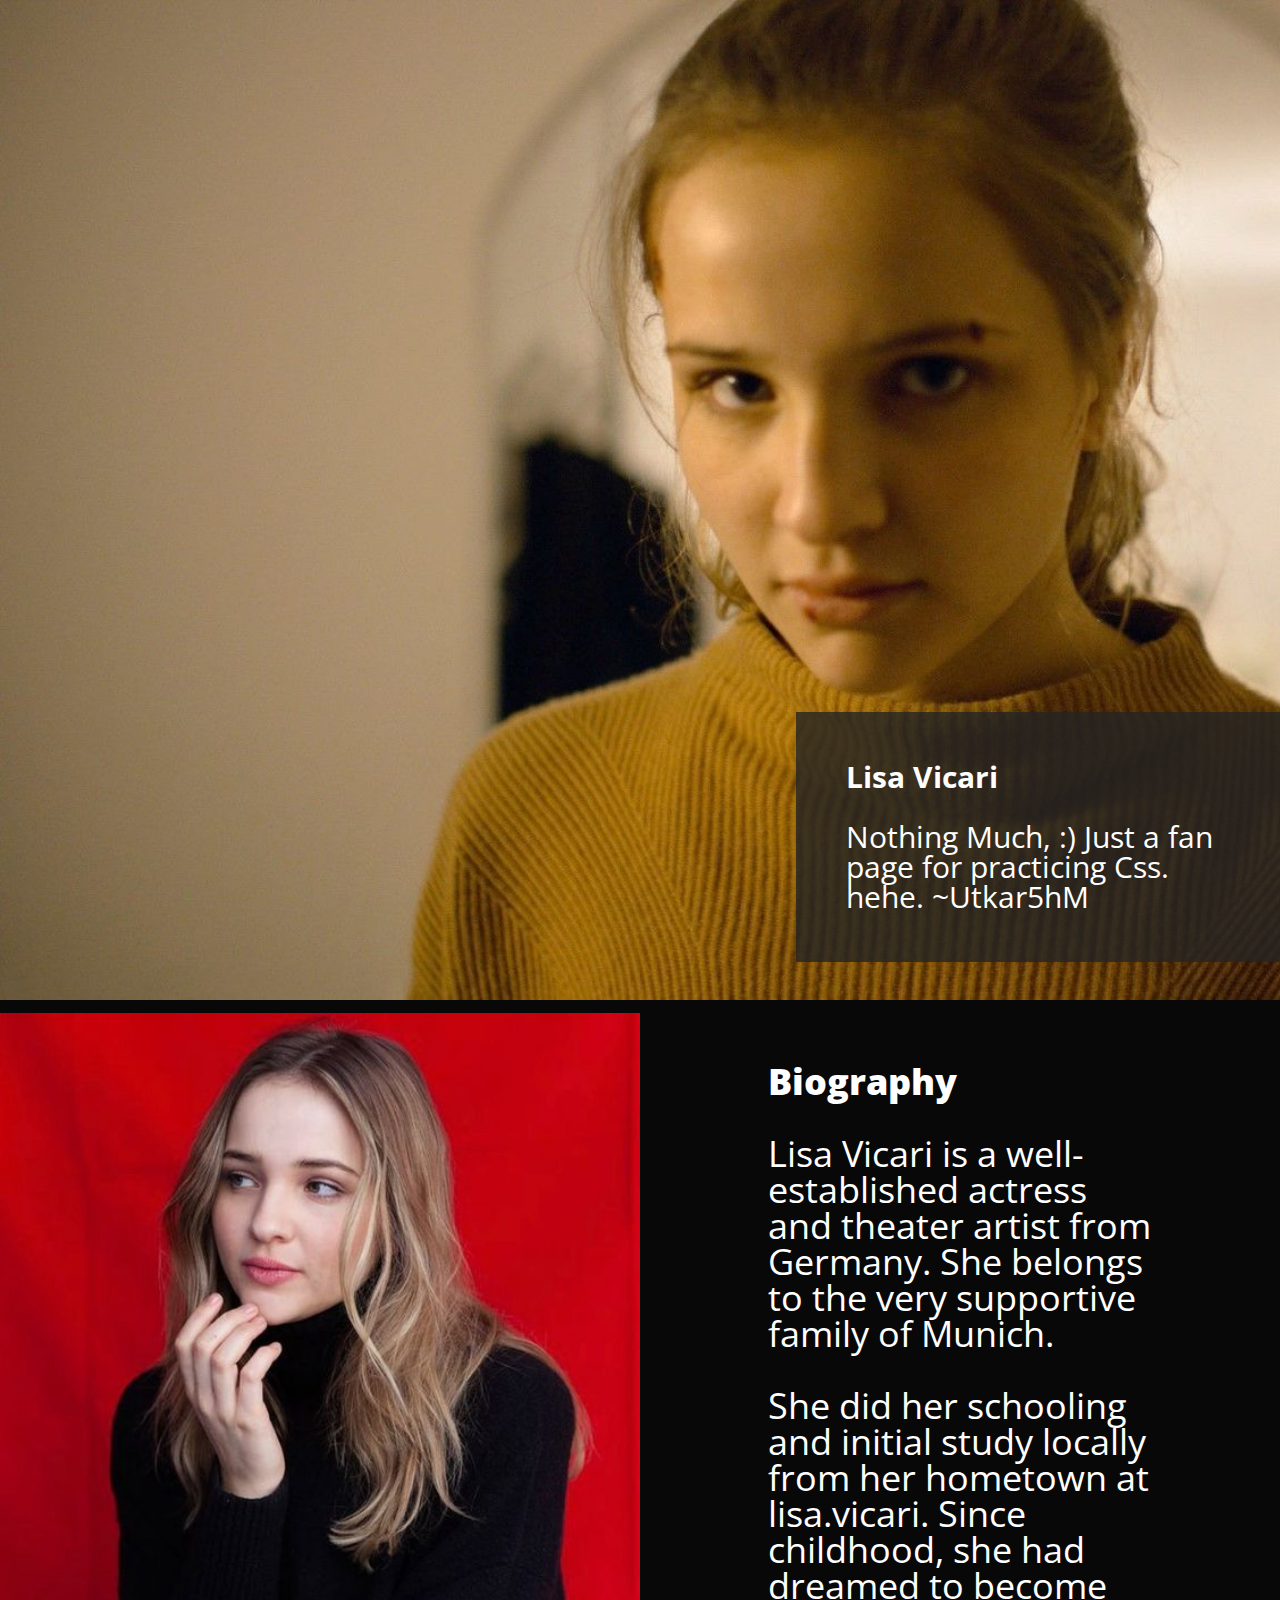
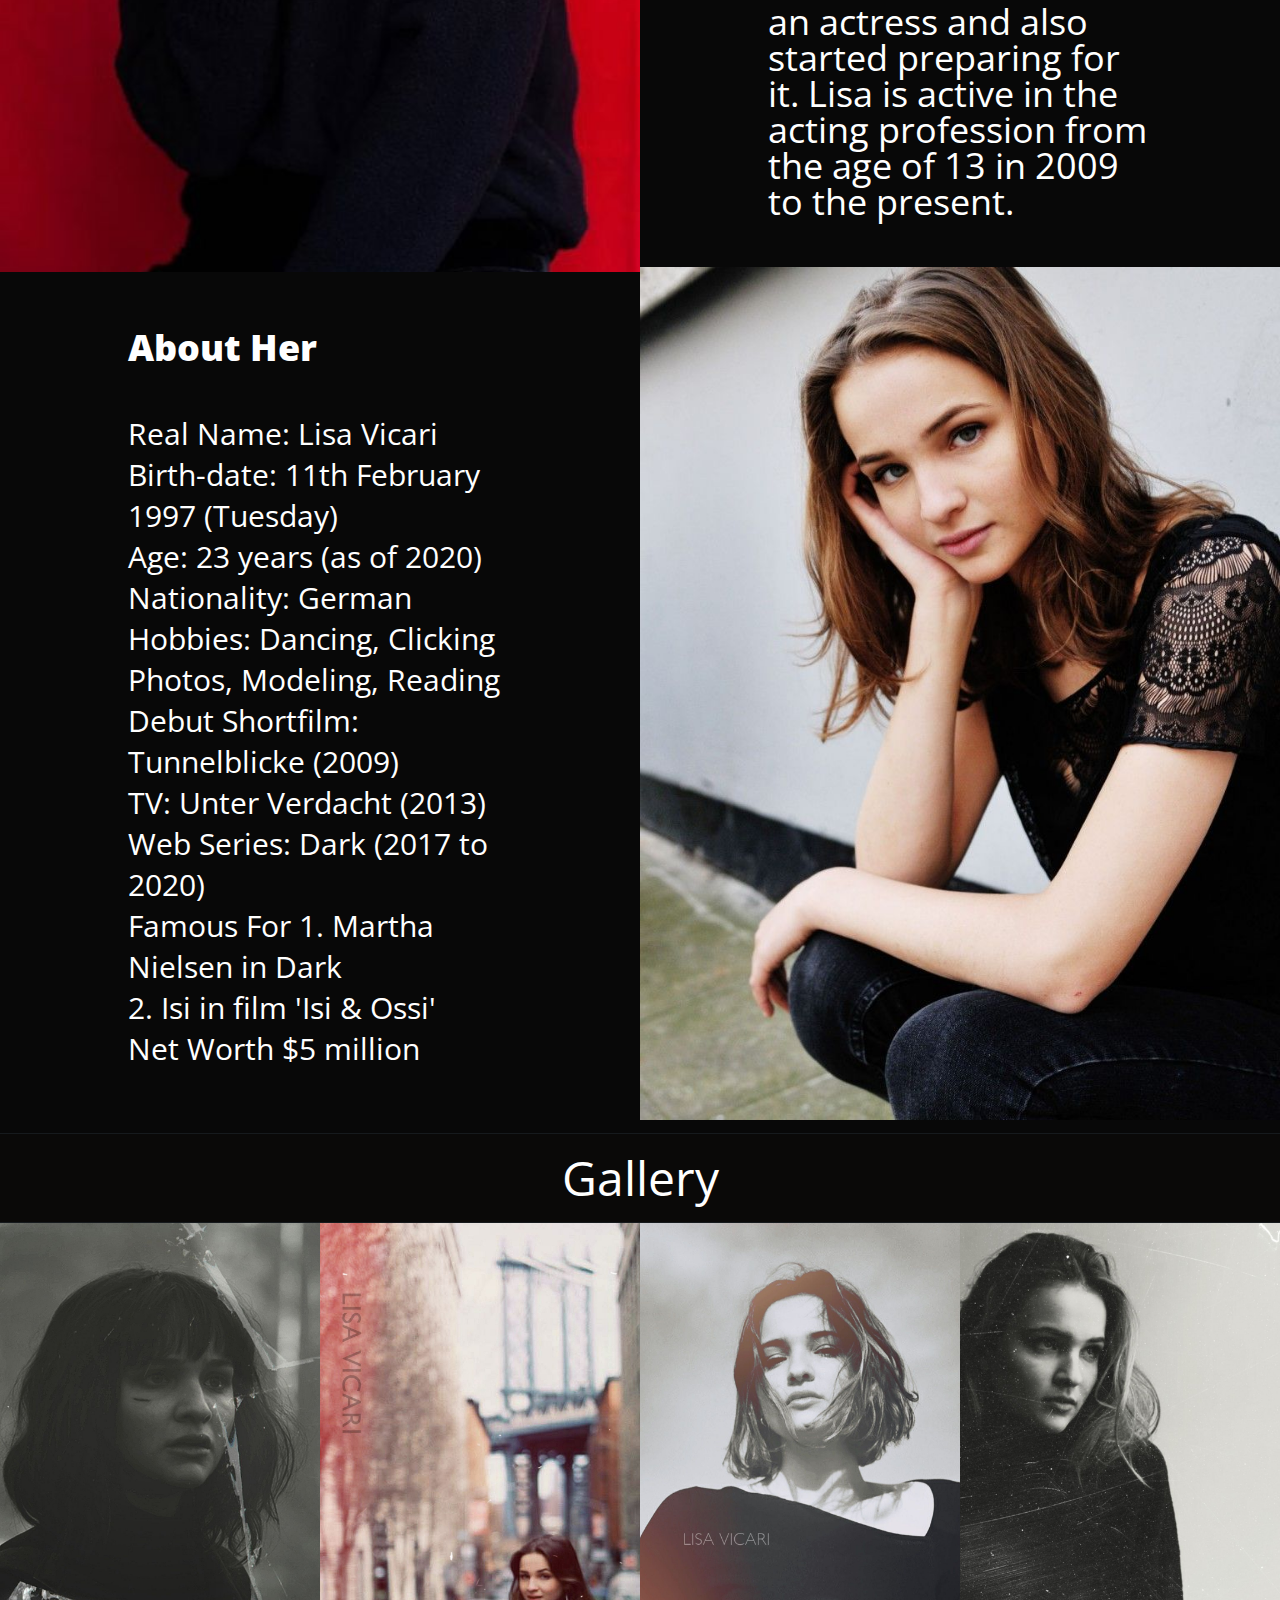
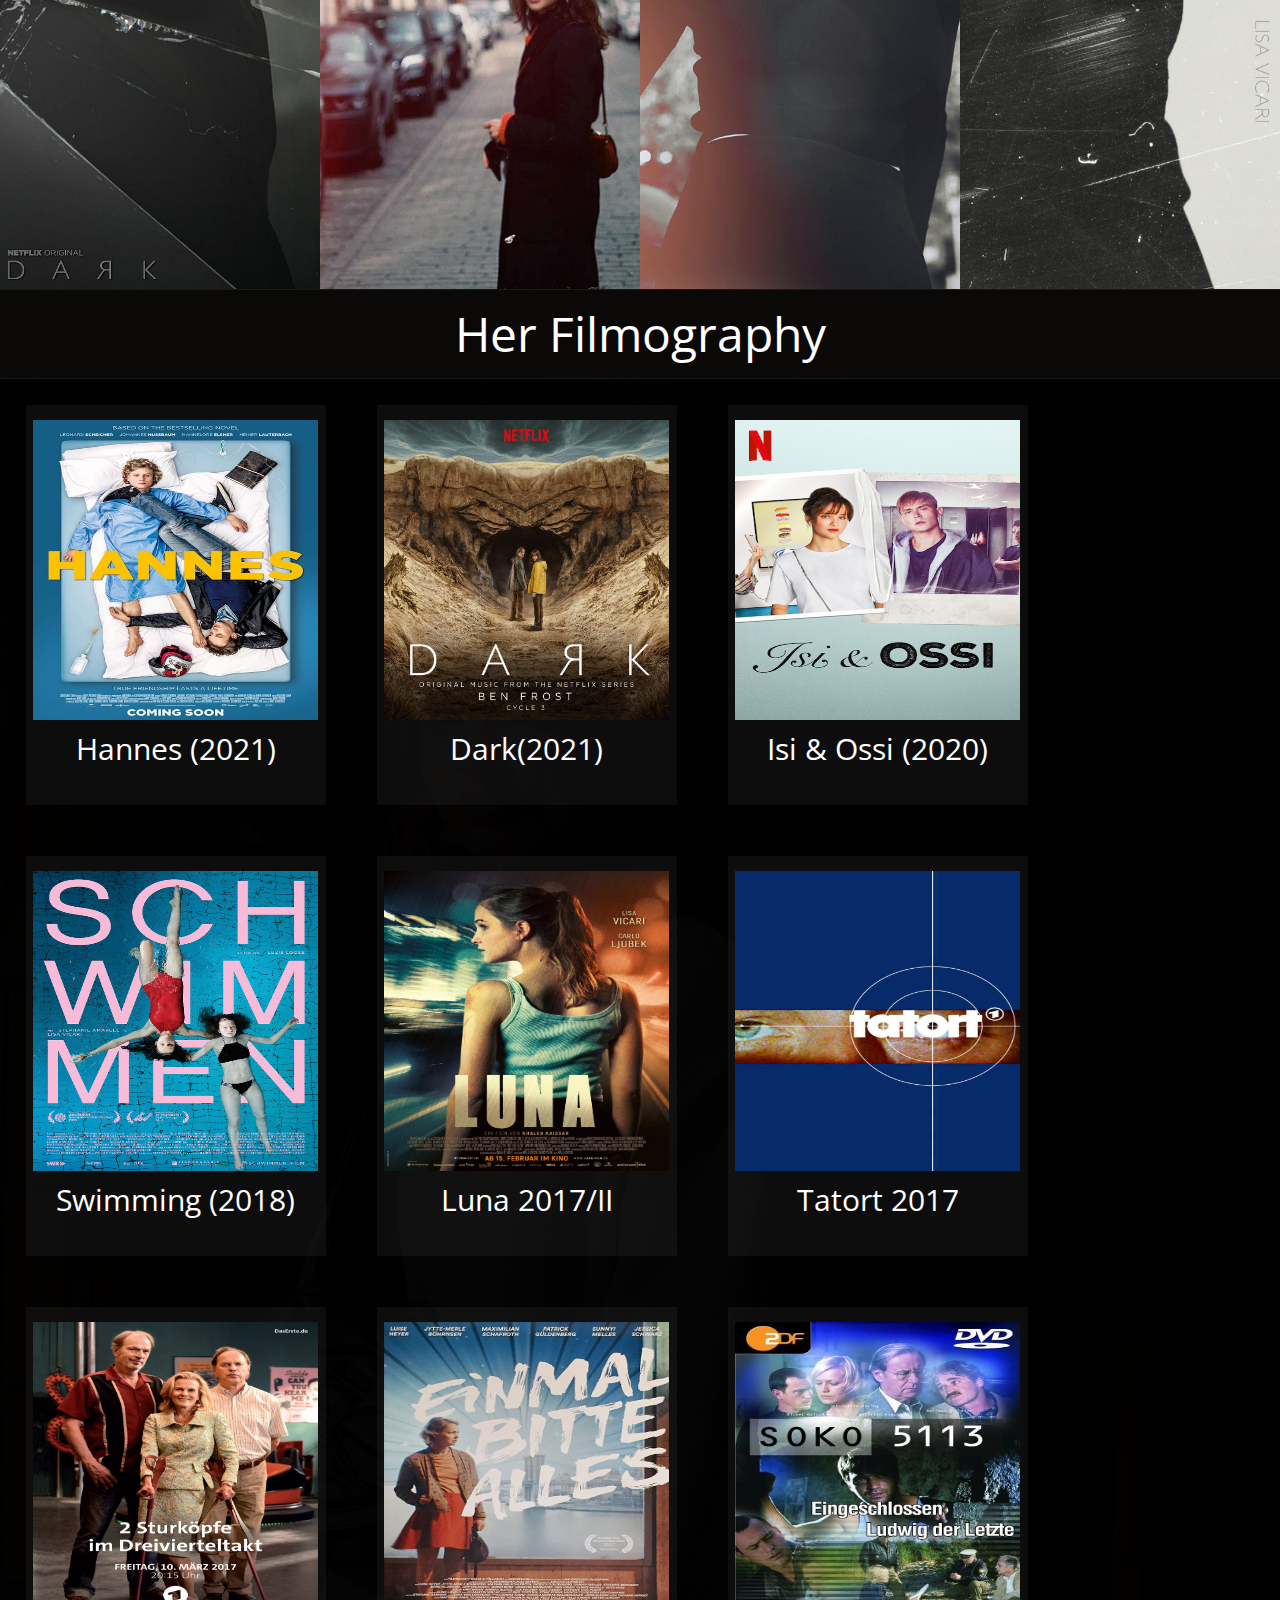
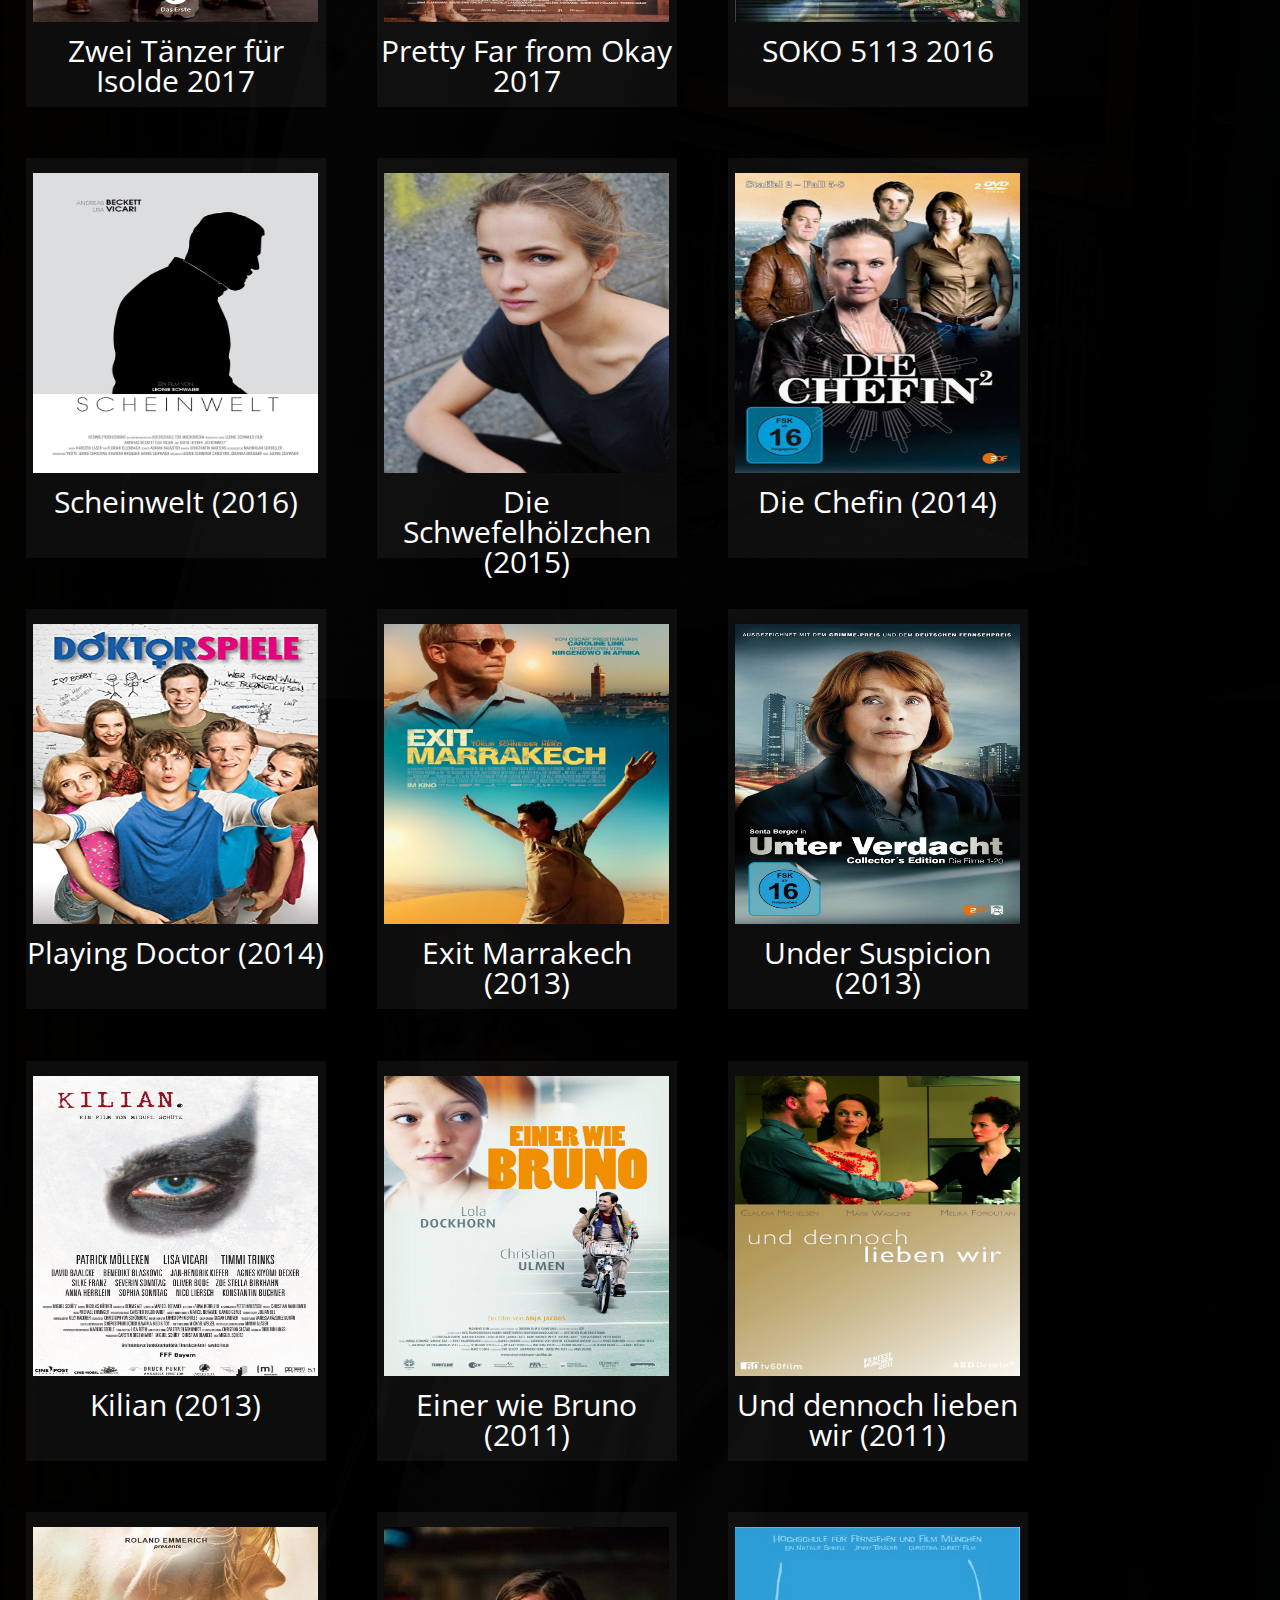
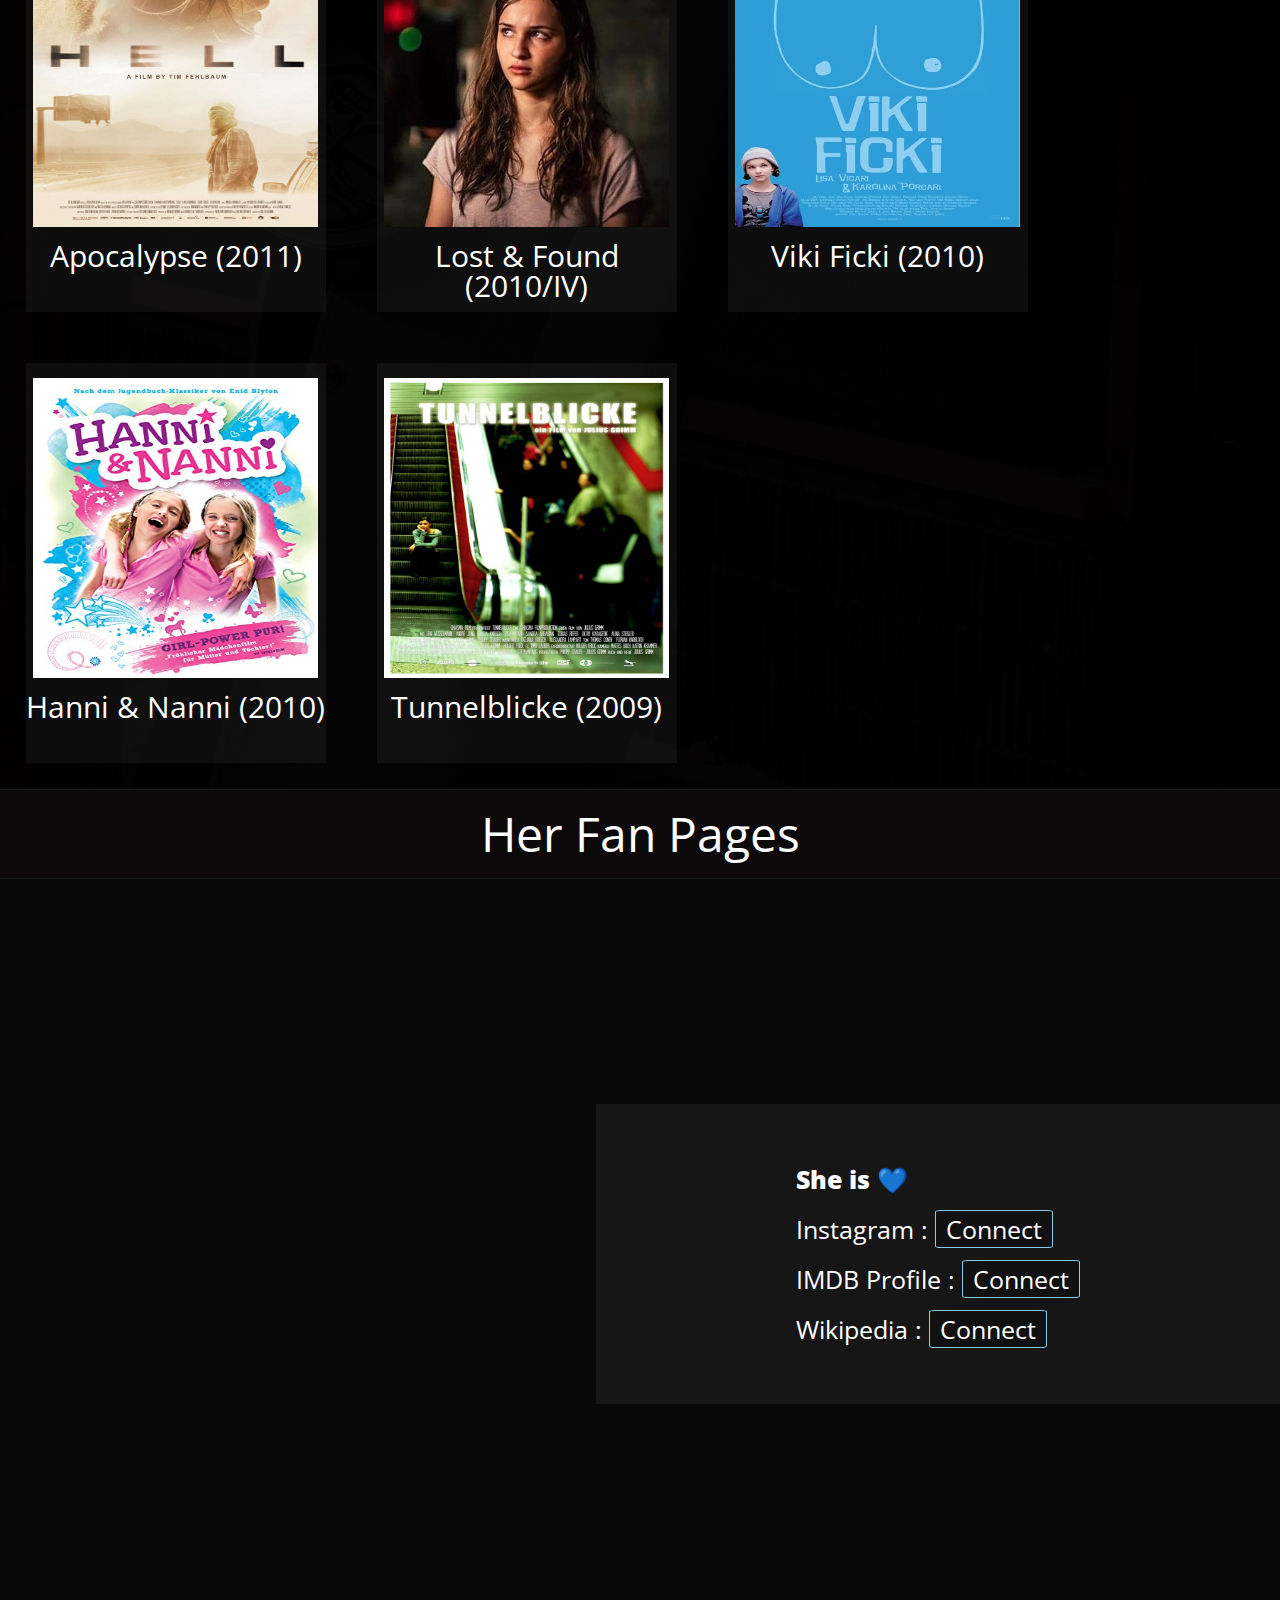
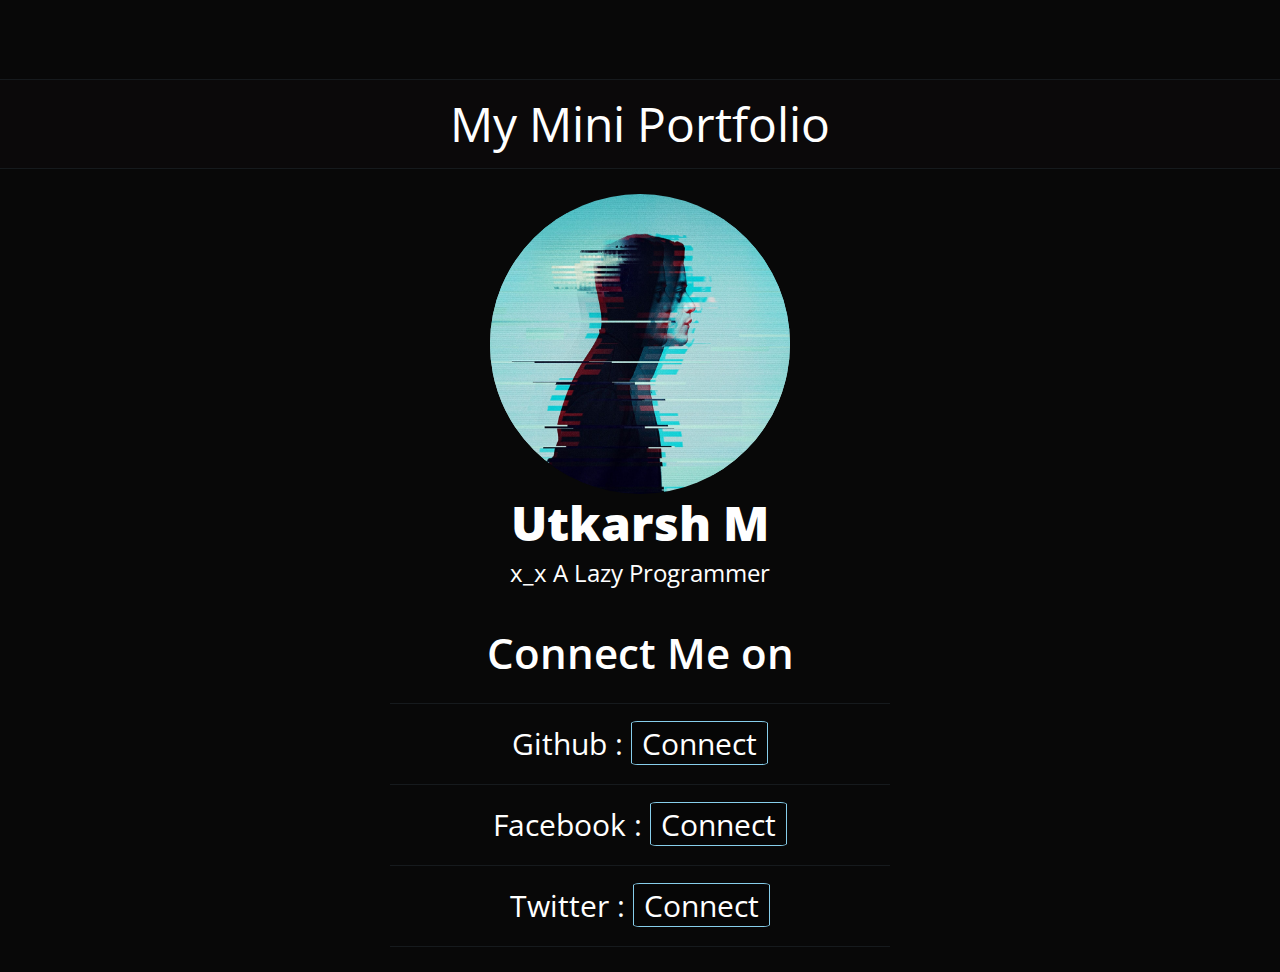
==== index.html @ 6e286bf4 "Final" ====
<!DOCTYPE html>
<html lang="en">
<head>
    <!--Utkarsh M-->
    <!--As much the wrong way possible.-->
    <meta charset="UTF-8">
    <meta http-equiv="X-UA-Compatible" content="IE=edge">
    <meta name="viewport" content="width=device-width, initial-scale=1.0">
    <title>Lisa Vicari Fan Site | Utkar5hN</title>
    <link rel="stylesheet" href="styles.css">
    <link rel="preconnect" href="https://fonts.gstatic.com">
<link href="https://fonts.googleapis.com/css2?family=Open+Sans+Condensed:wght@300&family=Titillium+Web&display=swap" rel="stylesheet">
</head>
<body>
    <section class="header1">
    <div class='text1'>
        <h1>
            Lisa Vicari
        </h1>
        <p>
            <br>
            Nothing Much, :) Just a fan page for practicing Css.<br> hehe. ~Utkar5hM
        </p>
    </div>
    </section>  
    <section class="part2">
        <div class="left1"></div>
        <div class="right1">
            <h1>Biography</h1>
            <p><br>Lisa Vicari is a well-established actress and theater artist from Germany. She belongs to the very supportive family of Munich.<br><br> She did her schooling and initial study locally from her hometown at lisa.vicari. Since childhood, she had dreamed to become an actress and also started preparing for it. Lisa is active in the acting profession from the age of 13 in 2009 to the present.</p>
        </div>
    </section>
    <section class="part3">
        <div class="left2">
            <h1>About Her</h1>
            <p><br>
                Real Name:	Lisa Vicari<br>
                Birth-date:	11th February 1997 (Tuesday)<br>
                Age:	23 years (as of 2020)<br>
                Nationality:	German<br>
                Hobbies:	Dancing, Clicking Photos, Modeling, Reading<br>
                Debut	Shortfilm: Tunnelblicke (2009)<br>
                TV: Unter Verdacht (2013)<br>
                Web Series: Dark (2017 to 2020)<br>
                Famous For	1. Martha Nielsen in Dark<br>
                2. Isi in film 'Isi & Ossi'<br>
                Net Worth	$5 million</p>
        </div>
        <div class="right2"></div>
    </section>
    <div class="Galleryt">
        <h1>Gallery</h1>
    </div>
    <section class="gallerys">
        <div class="ps1">
            <img src="gallery/p1.jpg" alt="">
        </div>
        <div class="ps2">
            <img src="gallery/p2.jpg" alt="">
        </div>
        <div class="ps3">
        <img src="gallery/p3.jpg" alt="">
    </div>
        <div class="ps4">
        <img src="gallery/p4.jpg" alt="">
    </div>
        <!--<div class="ps5">
            <img src="gallery/b1.jpg" alt="">
        </div>
        <div class="ps6">
            <img src="gallery/b2.jpg" alt="">
        </div>
        <div class="ps7">
            <img src="gallery/download.png" alt="">
        </div>
        <div class="ps8">
            <img src="gallery/2.jpg" alt="">
        </div>-->
    </section>
    <div class="worhtitle">
        <h1>Her Filmography</h1>
    </div>
    <section class="work"><div class="workct">
        <div class="c1">
            <img src="work/1.jpg" alt="Hannes 2021" class="workimg">
            <h1>Hannes (2021)</h1>
        </div>
        <div class="c2">
        <img src="work/2.jpg" alt="Dark" class="workimg">
            <h1>Dark(2021)</h1></div>
        <div class="c3">
            <img src="work/3.jpg" alt="Isi & Ossi " class="workimg">
            <h1>Isi & Ossi (2020)</h1>
        </div>
        <div class="c4">
            <img src="work/4.jpg" alt="Swimming (2018) " class="workimg">
            <h1>Swimming (2018)</h1>
        </div>
        <div class="c5">
            <img src="work/5.jpg" alt="Swimming (2018) " class="workimg">
            <h1>Luna 2017/II</h1>
        </div>
        <div class="c6">
            <img src="work/6.jpg" alt="Swimming (2018) " class="workimg">
            <h1>Tatort 2017</h1>
        </div>
        <div class="c7">
            <img src="work/7.jpg" alt="Swimming (2018) " class="workimg">
            <h1>Zwei Tänzer für Isolde 2017</h1>
        </div>
        <div class="c8">
            <img src="work/8.jpg" alt="Swimming (2018) " class="workimg">
            <h1>Pretty Far from Okay 2017</h1>
        </div>
        <div class="c9">
            <img src="work/9.jpg" alt="Swimming (2018) " class="workimg">
            <h1>SOKO 5113 2016</h1>
        </div>
        <div class="c10">
            <img src="work/10.jpg" alt="Swimming (2018) " class="workimg">
            <h1>Scheinwelt (2016)</h1>
        </div>
        <div class="c11">
            <img src="work/11.jpg" alt="Swimming (2018) " class="workimg">
            <h1>Die Schwefelhölzchen (2015)</h1>
        </div>
        <div class="c12">
            <img src="work/12.jpg" alt="Swimming (2018) " class="workimg">
            <h1>Die Chefin (2014)</h1>
        </div>
        <div class="c13">
            <img src="work/13.jpg" alt="Swimming (2018) " class="workimg">
            <h1>Playing Doctor (2014)</h1>
        </div>
        <div class="c14">
            <img src="work/14.jpg" alt="Swimming (2018) " class="workimg">
            <h1>Exit Marrakech (2013)</h1>
        </div>
        <div class="c15">
            <img src="work/15.jpg" alt="Swimming (2018) " class="workimg">
            <h1>Under Suspicion (2013)</h1>
        </div>
        <div class="c16">
            <img src="work/16.jpg" alt="Swimming (2018) " class="workimg">
            <h1>Kilian (2013)</h1>
        </div>
        <div class="c17">
            <img src="work/17.jpg" alt="Swimming (2018) " class="workimg">
            <h1>Einer wie Bruno (2011)</h1>
        </div>
        <div class="c18">
            <img src="work/18.jpg" alt="Swimming (2018) " class="workimg">
            <h1>Und dennoch lieben wir (2011)</h1>
        </div>
        <div class="c19">
            <img src="work/19.jpg" alt="Swimming (2018) " class="workimg">
            <h1>Apocalypse (2011)</h1>
        </div>
        <div class="c20">
            <img src="work/20.jpg" alt="Swimming (2018) " class="workimg">
            <h1>Lost & Found (2010/IV)</h1>
        </div>
        <div class="c21">
            <img src="work/21.jpg" alt="Swimming (2018) " class="workimg">
            <h1>Viki Ficki (2010)</h1>
        </div>
        <div class="c22">
            <img src="work/22.jpg" alt="Swimming (2018) " class="workimg">
            <h1>Hanni & Nanni (2010)</h1>
        </div>
        <div class="c23">
            <img src="work/23.jpg" alt="Swimming (2018) " class="workimg">
            <h1>Tunnelblicke (2009)</h1>
        </div>
    </div> 
    </section>
    <div class="linkher">
        <h1>Her Fan Pages</h1>
    </div>
    <section class="foot1">
        <div class=left1f>
            <!-- <img src="f1.jpg" alt="footer1img">-->
            <h1>She is &#128153; </h1>
            <p> Instagram : <a href="https://www.instagram.com/lisa.vicari/?hl=en">Connect</a>
                <br> IMDB Profile : <a href="https://www.imdb.com/name/nm3582197/">Connect</a>
                <br>Wikipedia : <a href="https://en.wikipedia.org/wiki/Lisa_Vicari">Connect</a>
            </p>
        </div>
    </section>
    <div class="linkme">
        <h1>My Mini Portfolio</h1>
    </div>
    <section class="knowme">
        <div class="mytxt">
            <img src="me.jpg" class="myimg"alt="">
            <h1>Utkarsh M</h1>
            <h3>
                x_x A Lazy Programmer</h3>
            <h2>Connect Me on</h2>
            <p>Github :  <a href="https://github.com/Utkar5hM">Connect</a> </p>
             <p>   Facebook :  <a href="https://www.facebook.com/utkar5hM/">Connect</a> </p>
             <p>    Twitter :  <a href="https://twitter.com/Utkar5hm">Connect</a></p>
        </div>
    </section>
</body>
</html>
---- styles.css ----
html, body, div, span, applet, object, iframe,
h1, h2, h3, h4, h5, h6, p, blockquote, pre,
a, abbr, acronym, address, big, cite, code,
del, dfn, em, img, ins, kbd, q, s, samp,
small, strike, strong, sub, sup, tt, var,
b, u, i, center,
dl, dt, dd, ol, ul, li,
fieldset, form, label, legend,
table, caption, tbody, tfoot, thead, tr, th, td,
article, aside, canvas, details, embed, 
figure, figcaption, footer, header, hgroup, 
menu, nav, output, ruby, section, summary,
time, mark, audio, video {
	margin: 0;
	padding: 0;
	border: 0;
	font-size: 100%;
	font: inherit;
	vertical-align: baseline;
}
/* HTML5 display-role reset for older browsers */
article, aside, details, figcaption, figure, 
footer, header, hgroup, menu, nav, section {
	display: block;
}
body {
	line-height: 1;
}
ol, ul {
	list-style: none;
}
blockquote, q {
	quotes: none;
}
blockquote:before, blockquote:after,
q:before, q:after {
	content: '';
	content: none;
}
table {
	border-collapse: collapse;
	border-spacing: 0;
}
html {
    scroll-behavior: smooth;
  }
body{
 background-color: rgb(8,8,8);
 font-family: 'Open Sans Condensed', sans-serif;
}
section{
    width:100%;
}
.header1{
    background-image: url("3418405.jpg");
    height: 1000px;
    background-size: cover;
    display:flex;
    align-items: flex-end;
    justify-content: flex-end;
    font-size: 30px;
    
}
.text1{
    width:30%;
    color: white;
    background-color: rgb(36,36,35,0.8);
    margin-left: 10%;
    margin-top:10%;
    margin-bottom: 3%;
    padding: 50px;
}
.text1 h1{
    font-weight: 700;
}
.part2{
    height:859px;
    display:flex;
    flex-wrap: wrap;
    align-items: center;
}
.left1{
    width:50%;
    height:859px;
    background-image:url("088fd78.jpg");
    background-size: 100%;
    background-repeat: no-repeat;
}
.right1{
    margin: 0 5%;
    width:30%;
    color:white;
    font-size: 36px;
    padding: 5%;
}
.right1 h1 {
    font-weight: 800;
}
.part3{
    display:flex;
    flex-direction: row;
    align-items: center;
}
.left2{
    font-size: 36px;
    margin: 0 5%;
    width:30%;
    color:white;
    padding: 5%;
    line-height: normal;
}
.left2 p{
    font-size: 30px;
}
.left2 h1 {
    font-weight: 800;
}
.right2{
    background-image: url("Schauspielerin.jpg");
    height:859px;
    width:50%;
    background-size: 100%;
    background-repeat: no-repeat;
}
.Galleryt{
    width:100%;
    font-size:48px;
    font-weight: 400;
    text-align: center;
    color:white;
    padding:20px 0;
    background-color: #0a0908;
    border-bottom:1px solid #161a1d;
    border-top:1px solid #161a1d;
}
.Galleryt:hover{
    background-color: #0b090a;
}
.worhtitle{
    width:100%;
    font-size:48px;
    font-weight: 400;
    text-align: center;
    color:white;
    padding:20px 0;
    background-color: #0a0908;
    border-bottom:1px solid #161a1d;
    border-top:1px solid #161a1d;
}
.worhtitle:hover{
    background-color: #0b090a;
}
.work{
    color:white;
    font-size: 30px;
    background-image: url("work/bg.jpg");
    background-size: 100%;
}
.work div{
    text-align: center;
    width:300px;
    /*
    background-color: rgba(36, 36, 35, 0.83);
    */
    background-color: rgba(255, 255, 255, 0.05);
    margin:2%;
    height: 400px;
}
.work div .workimg{
    width: 95%;
    height: 300px;
    padding-top: 5%;
    margin-bottom: 10px;
}
.work .workct{
    width:100%;
    height:100%;
    display:flex;
    flex-wrap: wrap;
    background-color: rgba(0, 0, 0, 0.98);   
    margin:0;
    padding:0;
}
.gallerys{
    display:flex;
    flex-wrap: wrap;
}
.gallerys img{
    width: 100%;
}
.ps1{
    max-height:100%;
    width:25%;
}
.ps2{
    width:25%;
    max-height:100%;
}
.ps3{
    width:25%;
    max-height:100%;
}
.ps4{
    width:25%;
    max-height:100%;
}
.ps1 img{
    
    max-height:100%;
    display: block;
}
.ps2 img{
    max-height:100%;
    display: block;
}
.ps3 img{
    max-height:100%;
    display: block;
}
.ps4 img{
    max-height:100%;
    display: block;
}
.ps5{
    width: 100%;
    padding:0;
    margin:9;
}
.ps6{
    width: 100%;
    padding:0;
    margin:9;
}
.ps7{
    width: 30%;
    padding:0;
    margin:9;
    max-height: 719px;
}
.ps8{
    width: 70%;
    padding:0;
    margin:9;
    max-height: 719px;
}
.ps7 img{
    max-height:100%;
    display: block;
}
.ps8 img{
    max-height:100%;
    display: block;
}
.linkher{
    width:100%;
    font-size:48px;
    font-weight: 400;
    text-align: center;
    color:white;
    padding:20px 0;
    background-color: #0a0908;
    border-bottom:1px solid #161a1d;
    border-top:1px solid #161a1d;
}
.linkher{
    background-color: #0b090a;
}
.foot1{
    background-image: url("f1.jpg");
    height: 800px;
    background-size: 100%;
    display:flex;
    align-items: center;
    justify-content: flex-end;
    font-size: 30px;
    background-repeat: no-repeat;
    background-attachment: fixed;
    background-position: center;
}
.left1f{
    text-decoration: none;
    padding:50px 200px;
    font-size:25px;
    margin-bottom: 50px;
    color: white;
    background-color: rgb(36,36,35,0.5);
    line-height: 50px;
}
.left1f h1{
    font-weight: 800;
}
.left1f a, .left1f a:visited{
    text-decoration: none;
    border:1px solid skyblue;
    padding:1px 10px;
    border-radius: 5%;
    background-color: rgba(0, 0, 0, 0.2);
    color: white;
}
.left1f a:hover{
    background-color: rgba(255,255,255,0.4);
}

.linkme{
    width:100%;
    font-size:48px;
    font-weight: 400;
    text-align: center;
    color:white;
    padding:20px 0;
    background-color: #0a0908;
    border-bottom:1px solid #161a1d;
    border-top:1px solid #161a1d;
}
.linkme{
    background-color: #0b090a;
}
.knowme{
    display:flex;
    justify-content: center;
    flex-direction: row;
    padding: 25px 0; 
    line-height: 40px;
    font-size:30px;
}
.myimg{
    background-image: url("me.jpg");
    height:300px;
    width:300px;
    border-radius: 50%;
    background-position: center;
    background-size: 100%;
    background-repeat: no-repeat;
}
.mytxt{
    text-align: Center;
    Color: white;
    width: 500px;
}
.mytxt p {
    border-bottom:1px solid #161a1d;
    padding: 20px 0;
}
.mytxt a, .mytxt a:visited{
    text-decoration: none;
    border:0.5px solid skyblue;
    padding:0.5px 10px;
    border-radius: 5%;
    background-color: rgba(0, 0, 0, 0.2);
    color: white;
}
.mytxt a:hover{
    background-color: rgba(255,255,255,0.2);
}
.mytxt h1{
    font-size:48px;
    font-weight: 800;
}
.mytxt h2  {
    font-size:42px;
    padding: 30px 0;
    font-weight: 600;
    border-bottom: 1px solid #161a1d;
}
.mytxt h3{
    font-size:24px;
    padding: 20px 0;
    line-height: 20px;
}
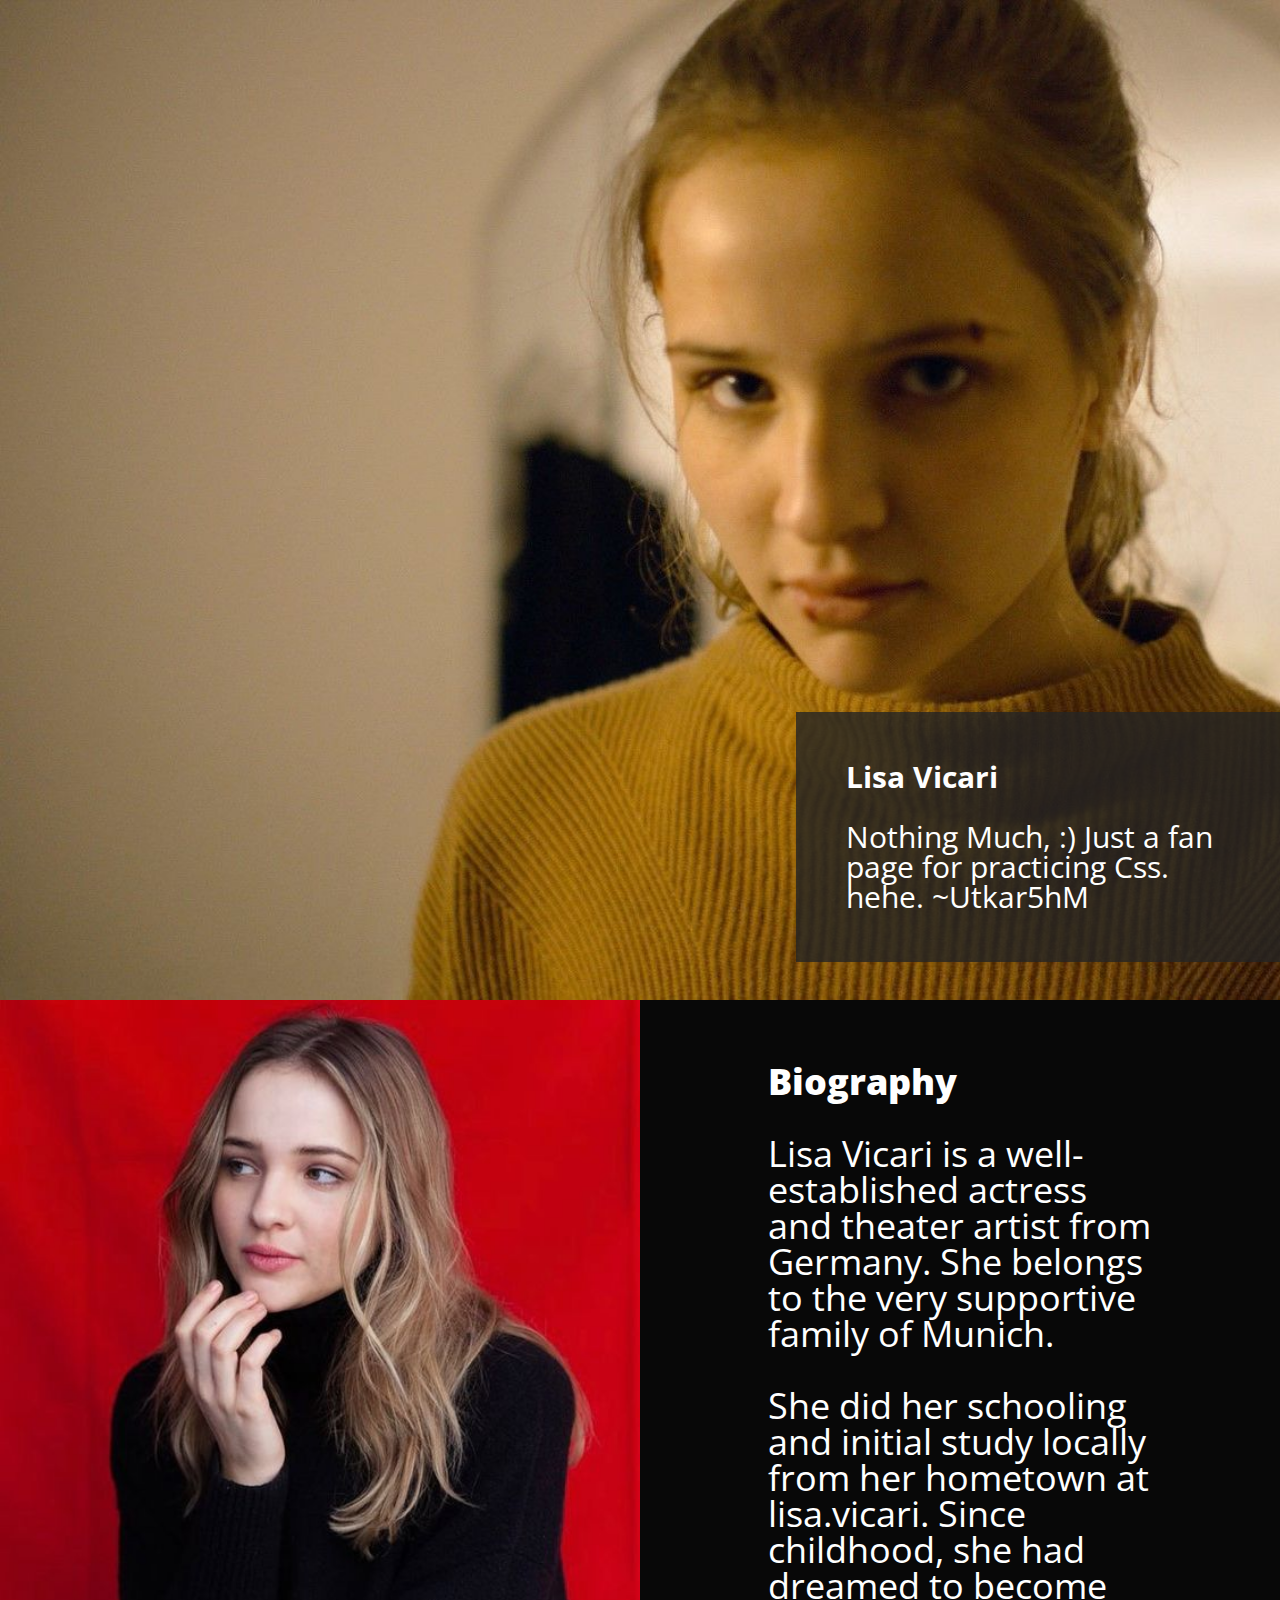
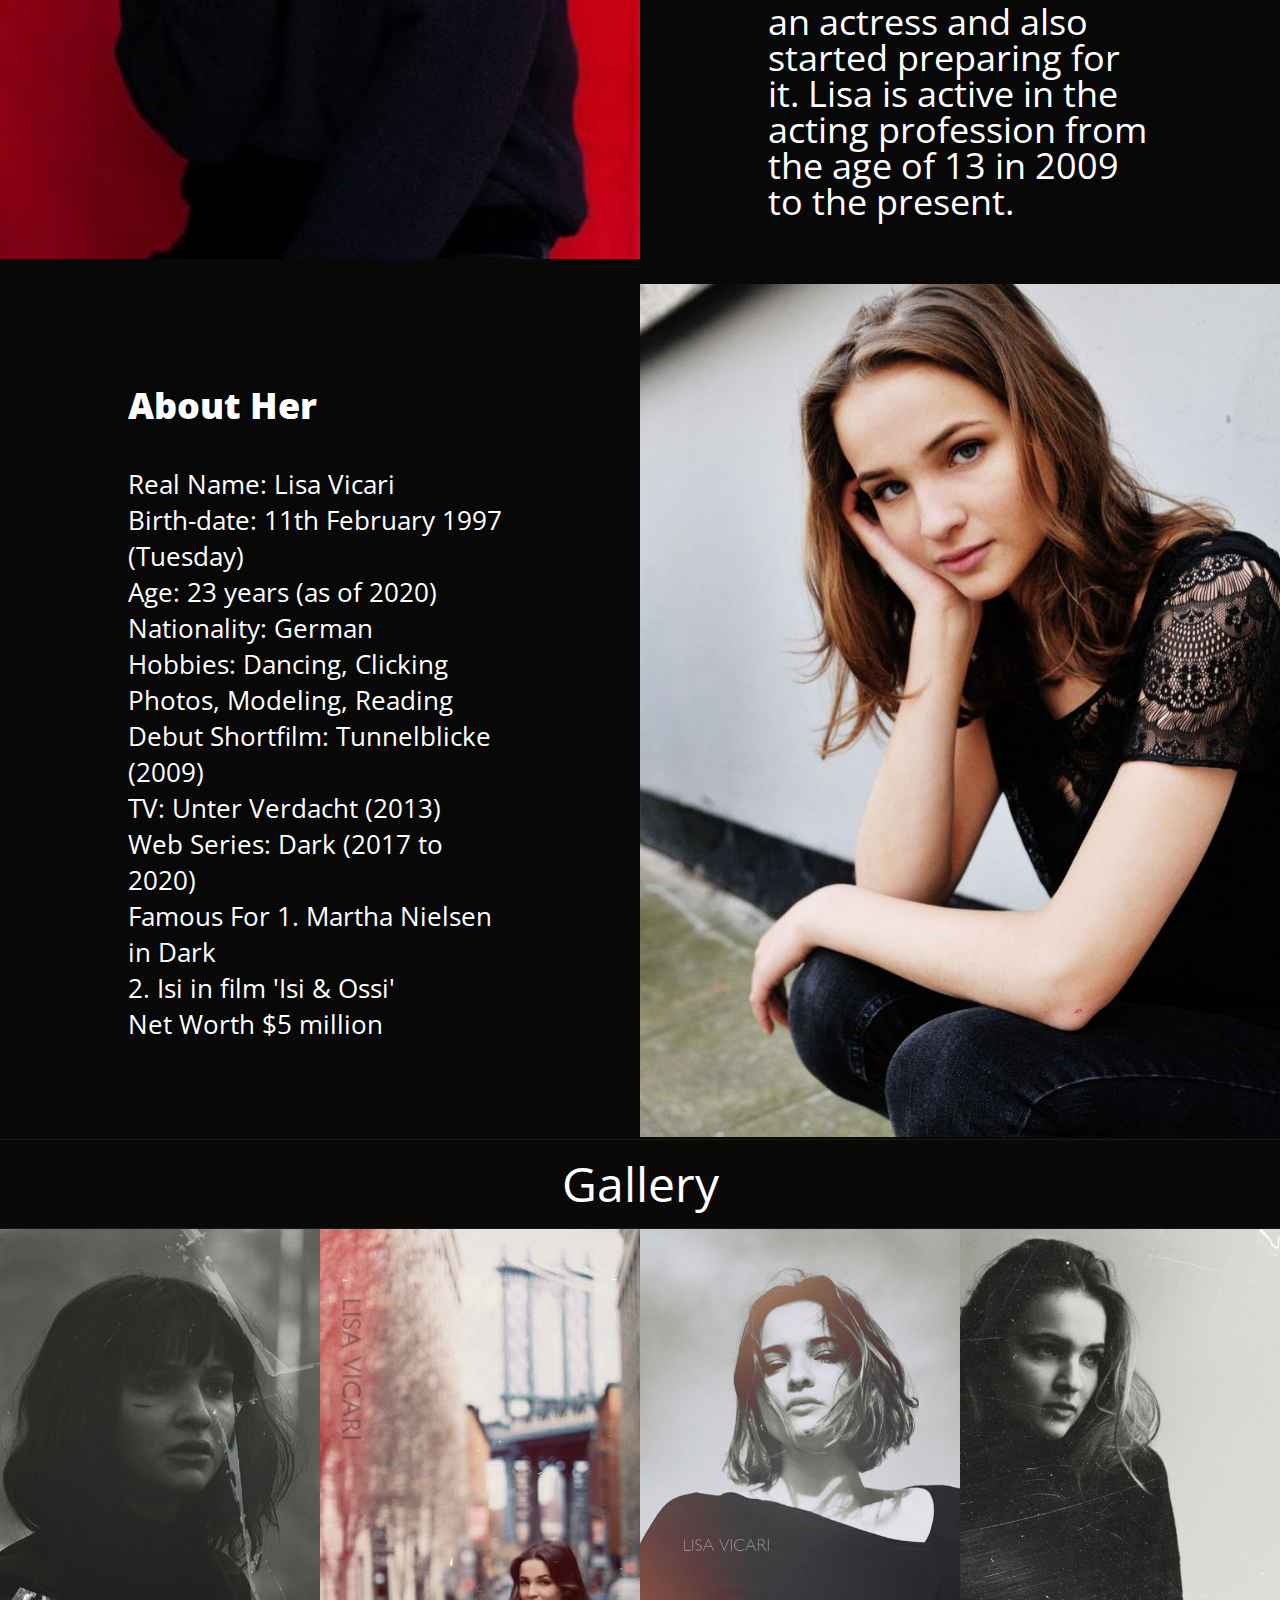
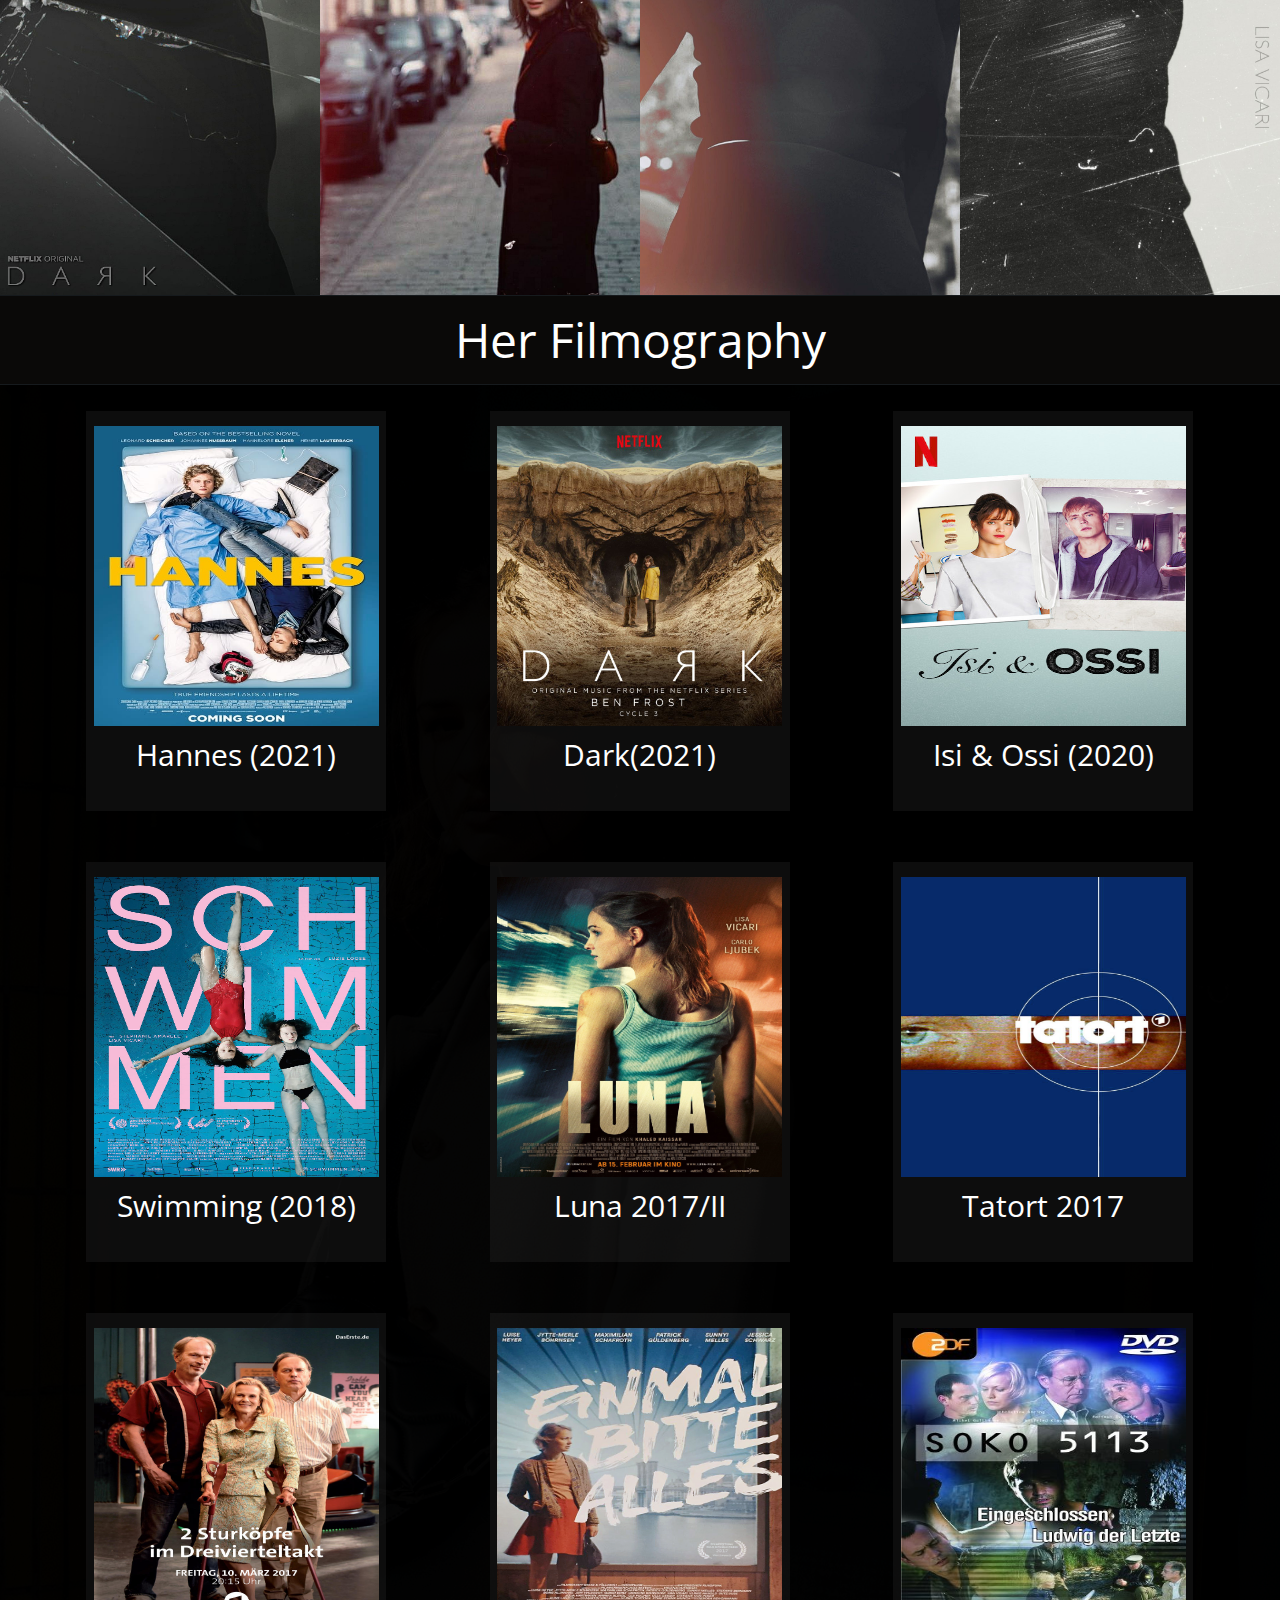
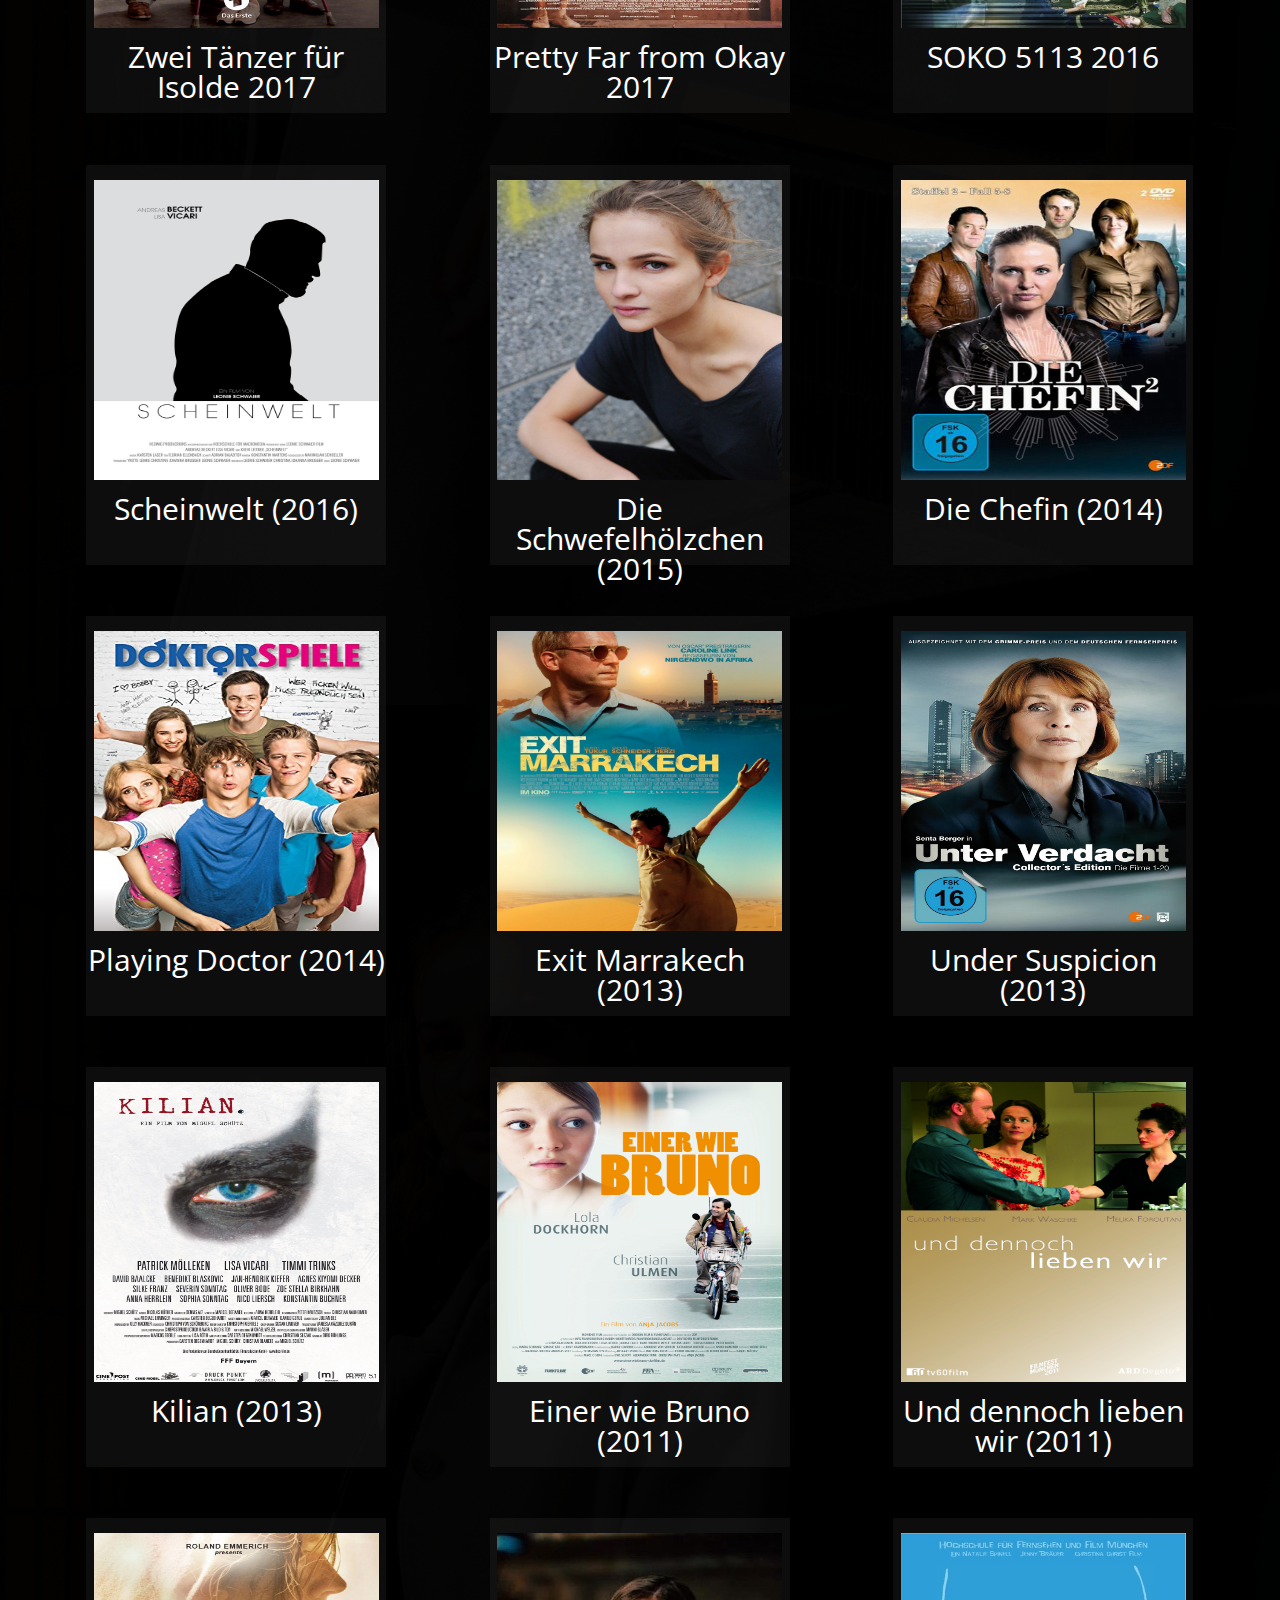
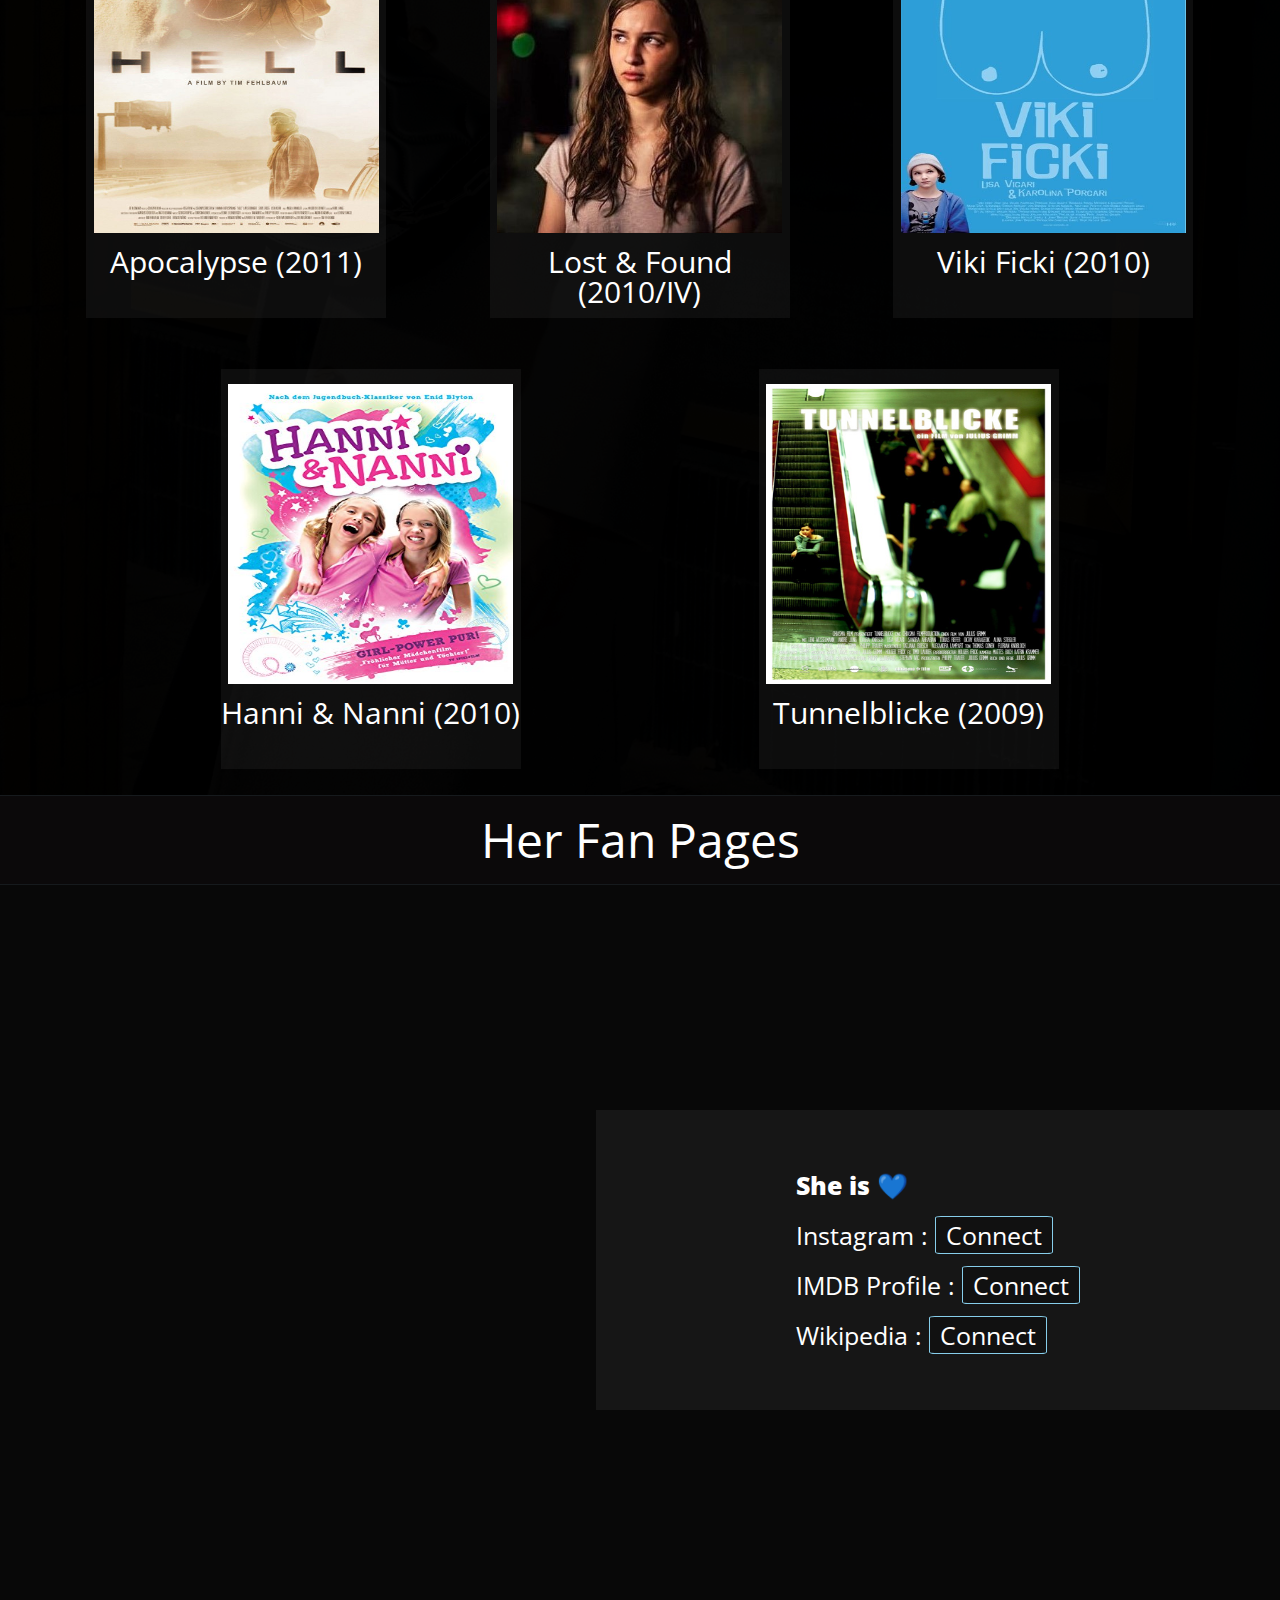
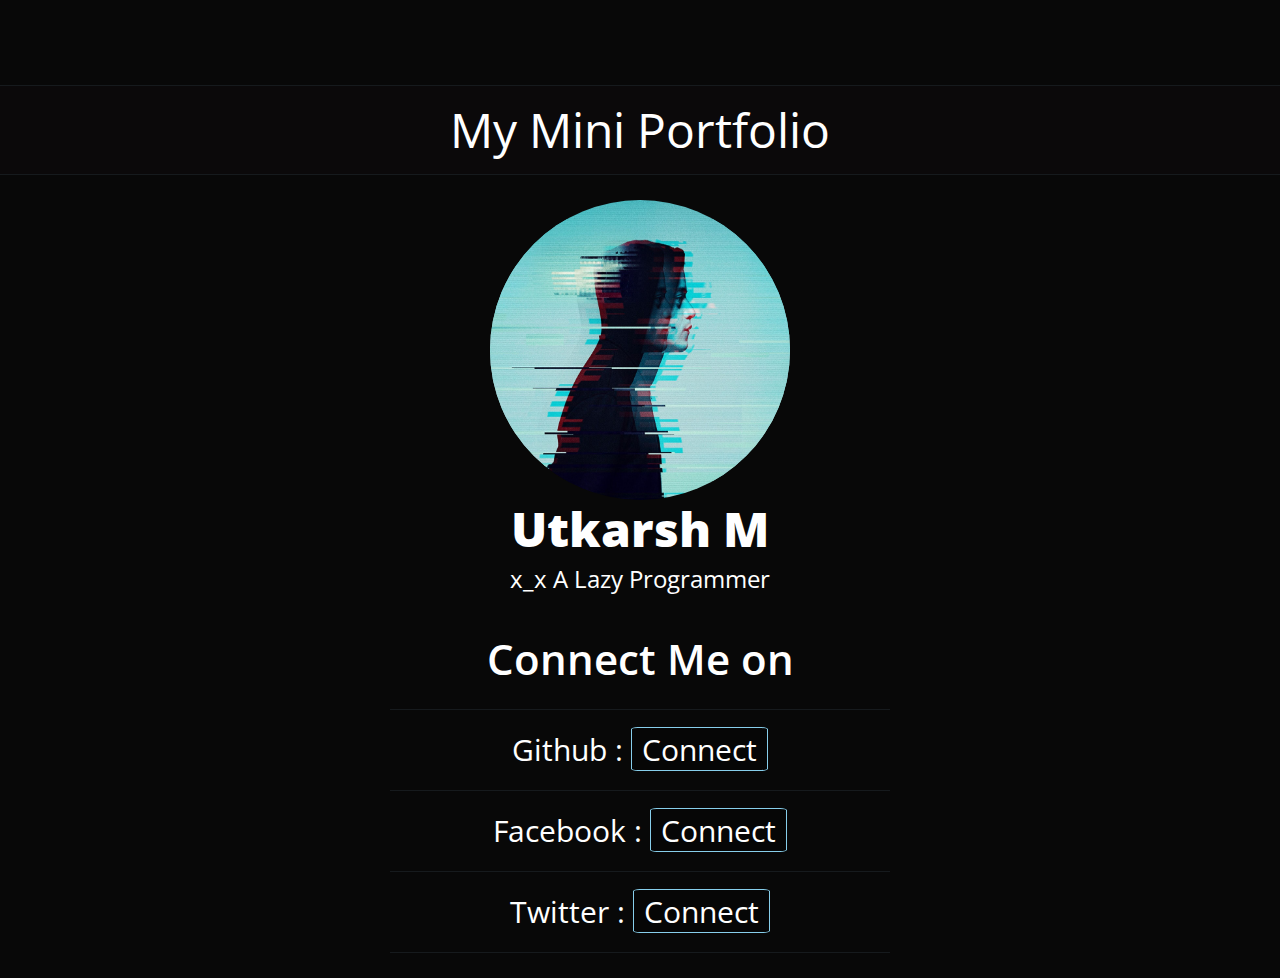
==== commit 08cd5f74: "Hue hue hue" ====
--- a/index.html
+++ b/index.html
@@ -24,7 +24,9 @@
     </div>
     </section>  
     <section class="part2">
-        <div class="left1"></div>
+        <div class="left1">
+            <img src="088fd78.jpg" alt="">
+        </div>
         <div class="right1">
             <h1>Biography</h1>
             <p><br>Lisa Vicari is a well-established actress and theater artist from Germany. She belongs to the very supportive family of Munich.<br><br> She did her schooling and initial study locally from her hometown at lisa.vicari. Since childhood, she had dreamed to become an actress and also started preparing for it. Lisa is active in the acting profession from the age of 13 in 2009 to the present.</p>
@@ -46,7 +48,9 @@
                 2. Isi in film 'Isi & Ossi'<br>
                 Net Worth	$5 million</p>
         </div>
-        <div class="right2"></div>
+        <div class="right2">
+            <img src="Schauspielerin.jpg" alt="">
+        </div>
     </section>
     <div class="Galleryt">
         <h1>Gallery</h1>
--- a/styles.css
+++ b/styles.css
@@ -74,17 +74,20 @@
     font-weight: 700;
 }
 .part2{
-    height:859px;
-    display:flex;
-    flex-wrap: wrap;
-    align-items: center;
+    width:100%;
+    display:flex;
+    flex-direction: row;
 }
 .left1{
     width:50%;
-    height:859px;
-    background-image:url("088fd78.jpg");
-    background-size: 100%;
-    background-repeat: no-repeat;
+    max-height: 859px;
+    
+}
+.left1 img{
+    width: 100%;
+    object-fit: cover;
+    object-position: top;
+    max-height: 859px;
 }
 .right1{
     margin: 0 5%;
@@ -92,13 +95,14 @@
     color:white;
     font-size: 36px;
     padding: 5%;
+    max-height: 859px;
+    flex-shrink: 2em;
 }
 .right1 h1 {
     font-weight: 800;
 }
 .part3{
     display:flex;
-    flex-direction: row;
     align-items: center;
 }
 .left2{
@@ -110,17 +114,22 @@
     line-height: normal;
 }
 .left2 p{
-    font-size: 30px;
+    font-size: 26px;
 }
 .left2 h1 {
     font-weight: 800;
 }
 .right2{
-    background-image: url("Schauspielerin.jpg");
-    height:859px;
+    max-height:859px;
     width:50%;
     background-size: 100%;
     background-repeat: no-repeat;
+}
+.right2 img{
+        width: 100%;
+        max-height: 859px;
+        object-fit: cover;
+        object-position: top;
 }
 .Galleryt{
     width:100%;
@@ -163,7 +172,7 @@
     background-color: rgba(36, 36, 35, 0.83);
     */
     background-color: rgba(255, 255, 255, 0.05);
-    margin:2%;
+    margin:2% 1.33%;
     height: 400px;
 }
 .work div .workimg{
@@ -177,6 +186,7 @@
     height:100%;
     display:flex;
     flex-wrap: wrap;
+    justify-content: space-evenly;
     background-color: rgba(0, 0, 0, 0.98);   
     margin:0;
     padding:0;
@@ -221,7 +231,7 @@
     max-height:100%;
     display: block;
 }
-.ps5{
+/*.ps5{
     width: 100%;
     padding:0;
     margin:9;
@@ -250,7 +260,7 @@
 .ps8 img{
     max-height:100%;
     display: block;
-}
+}*/
 .linkher{
     width:100%;
     font-size:48px;
@@ -366,4 +376,44 @@
     font-size:24px;
     padding: 20px 0;
     line-height: 20px;
+}
+
+@media(max-width:1150px) {
+    .part2{
+        flex-direction: column;
+    }
+    .left1{
+    width:100%;
+    }
+    .left1 img{
+        width: 100%;
+    }
+    .right1{
+    width:80%;
+    font-size: 30px;
+    padding:30px 10%;
+    margin: 0;
+    }
+    .part3{
+        flex-direction: column;
+    }
+    .left2{
+        order:2;
+        width:80%
+    }
+    .right2 img{
+        width: 100%;
+    }
+    .right2{
+    width:100%;
+    order:1;
+    }
+    .ps1, .ps2, .ps3, .ps4{
+        width:50%;
+    }
+}
+@media(max-width:650px) {
+    .ps1, .ps2, .ps3, .ps4{
+        width:100%;
+    }
 }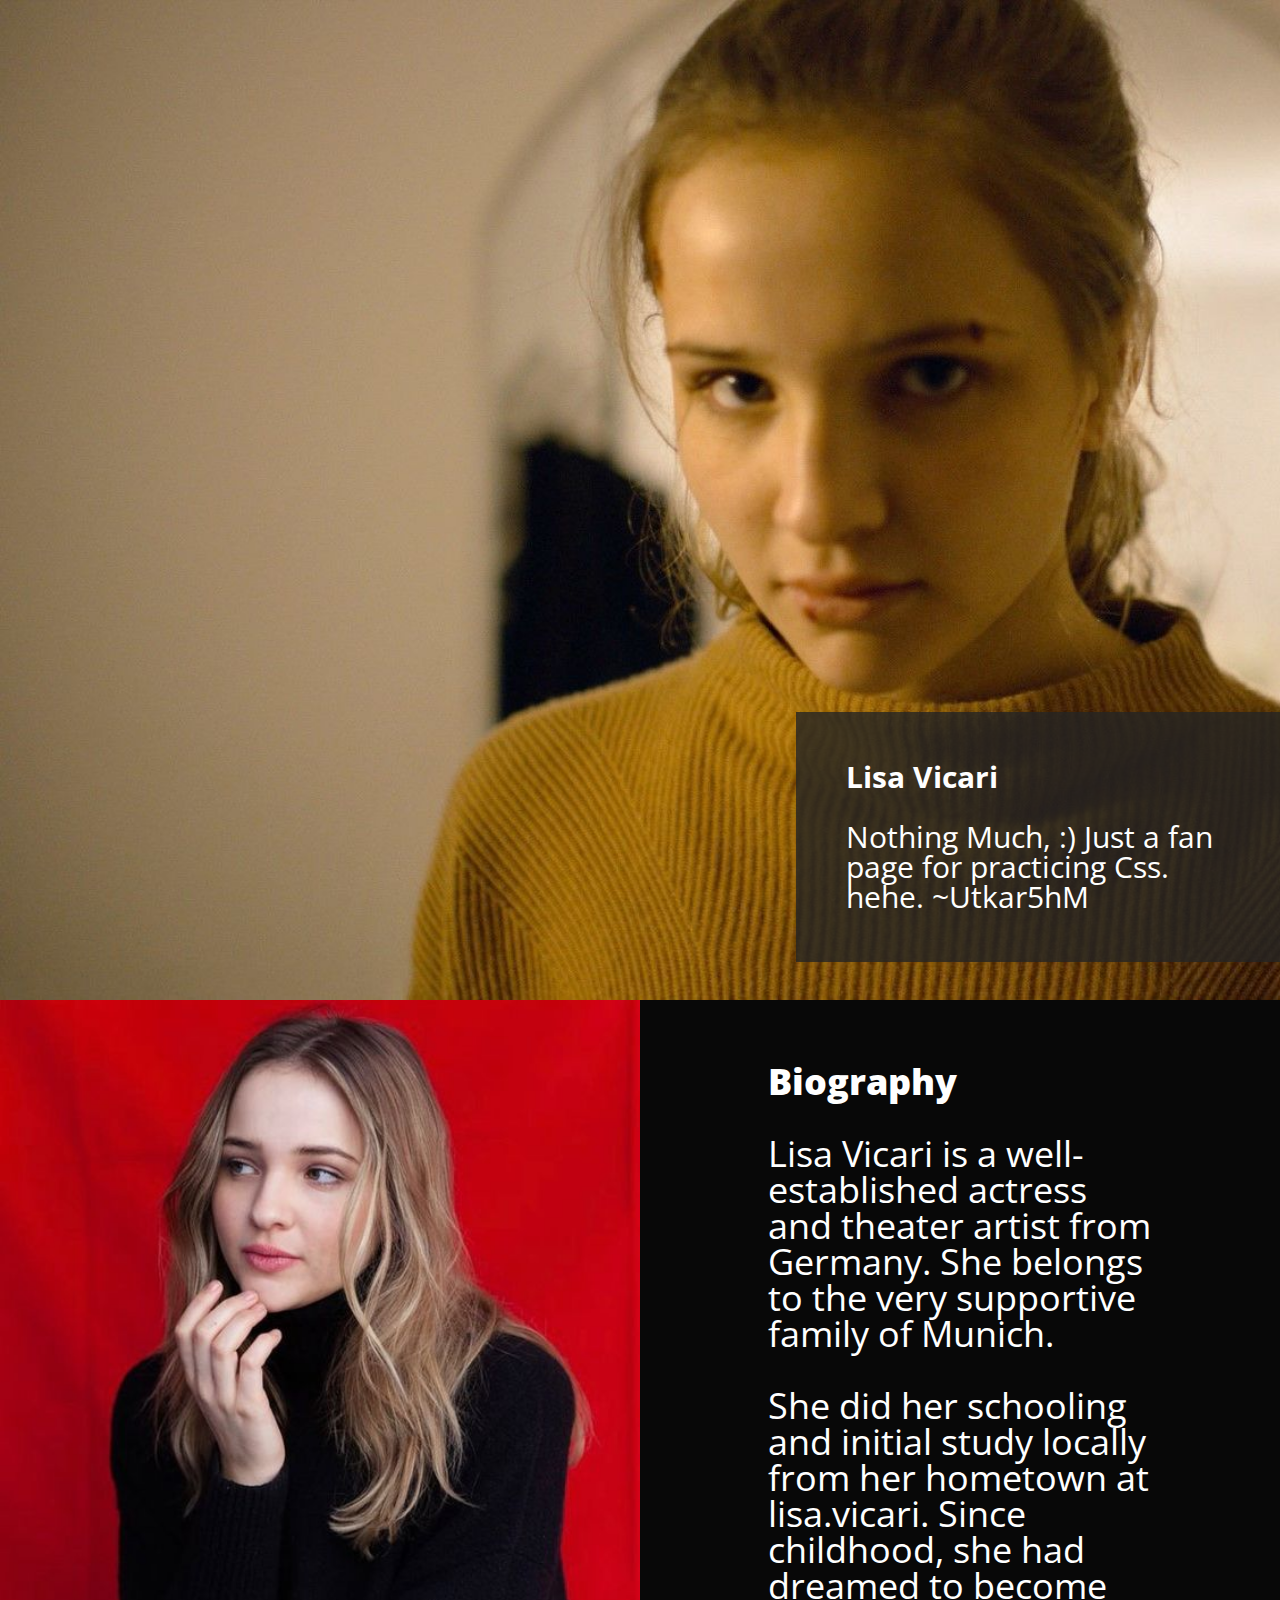
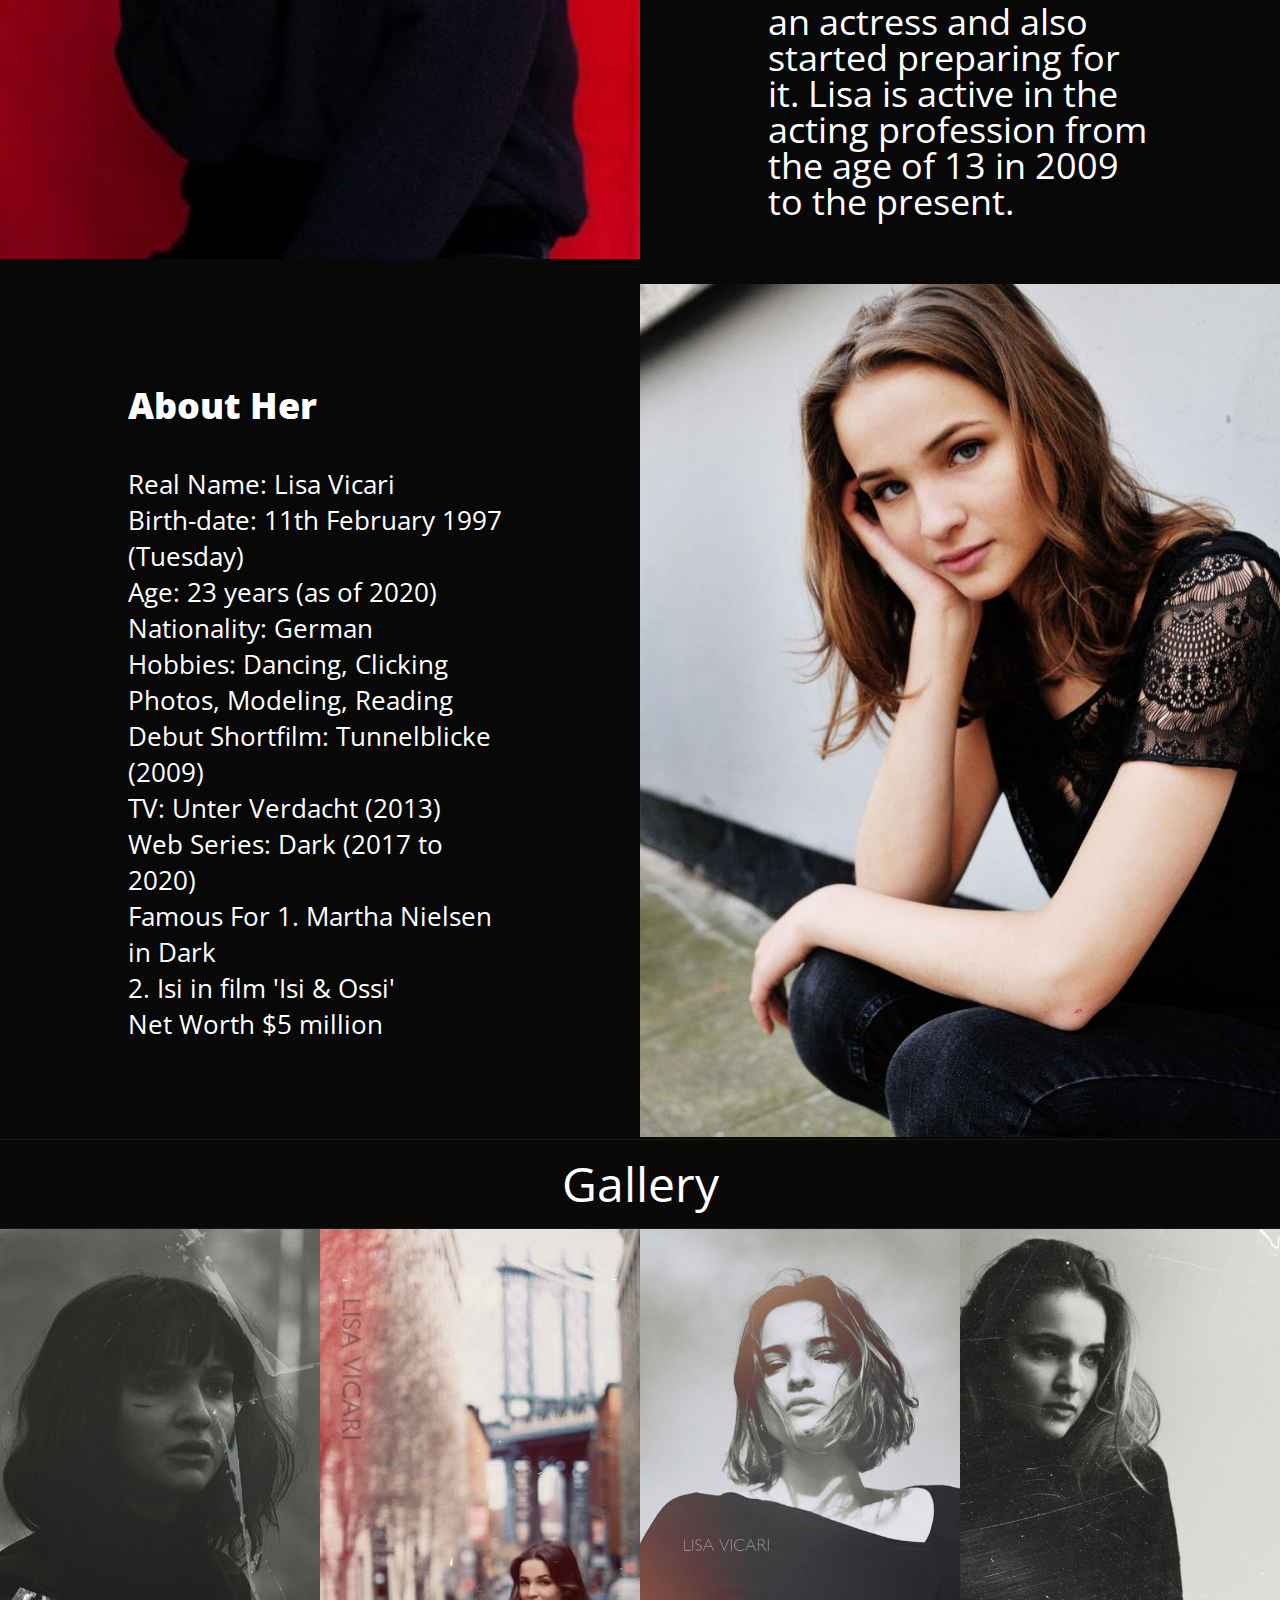
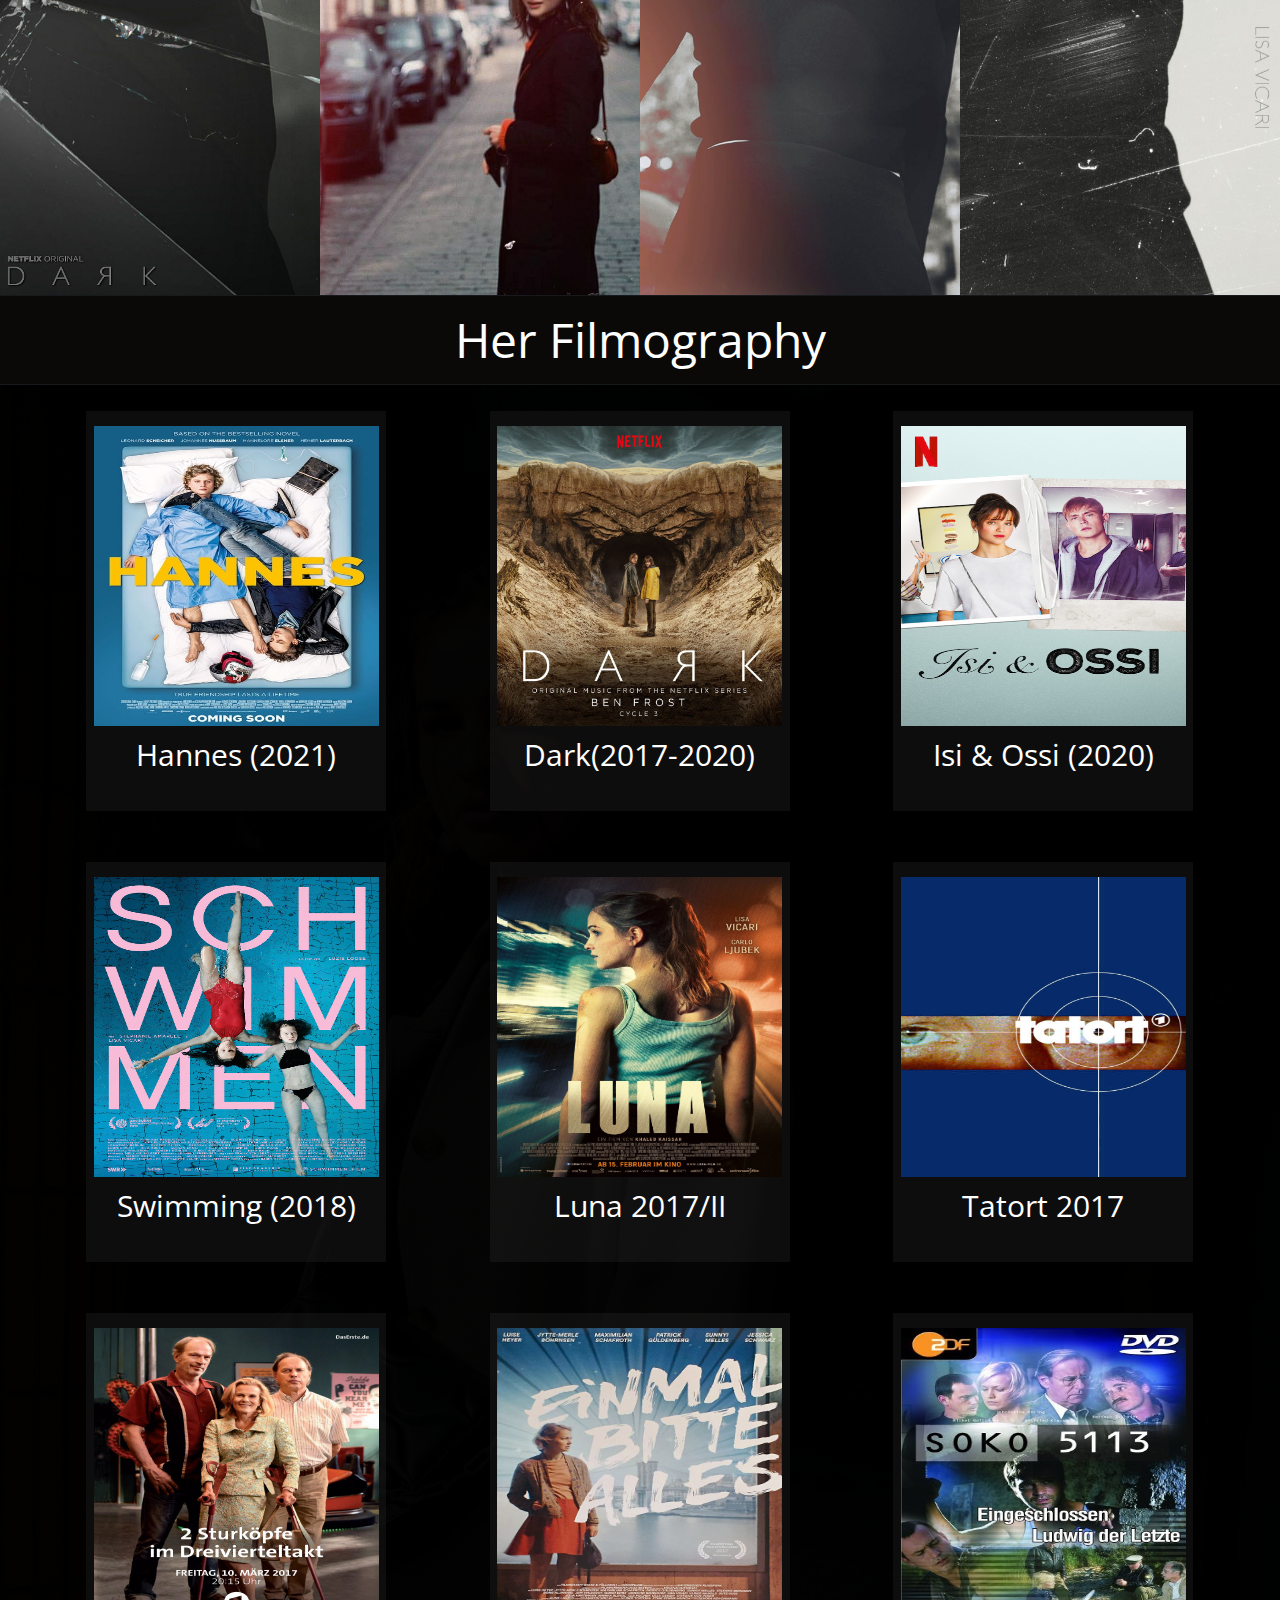
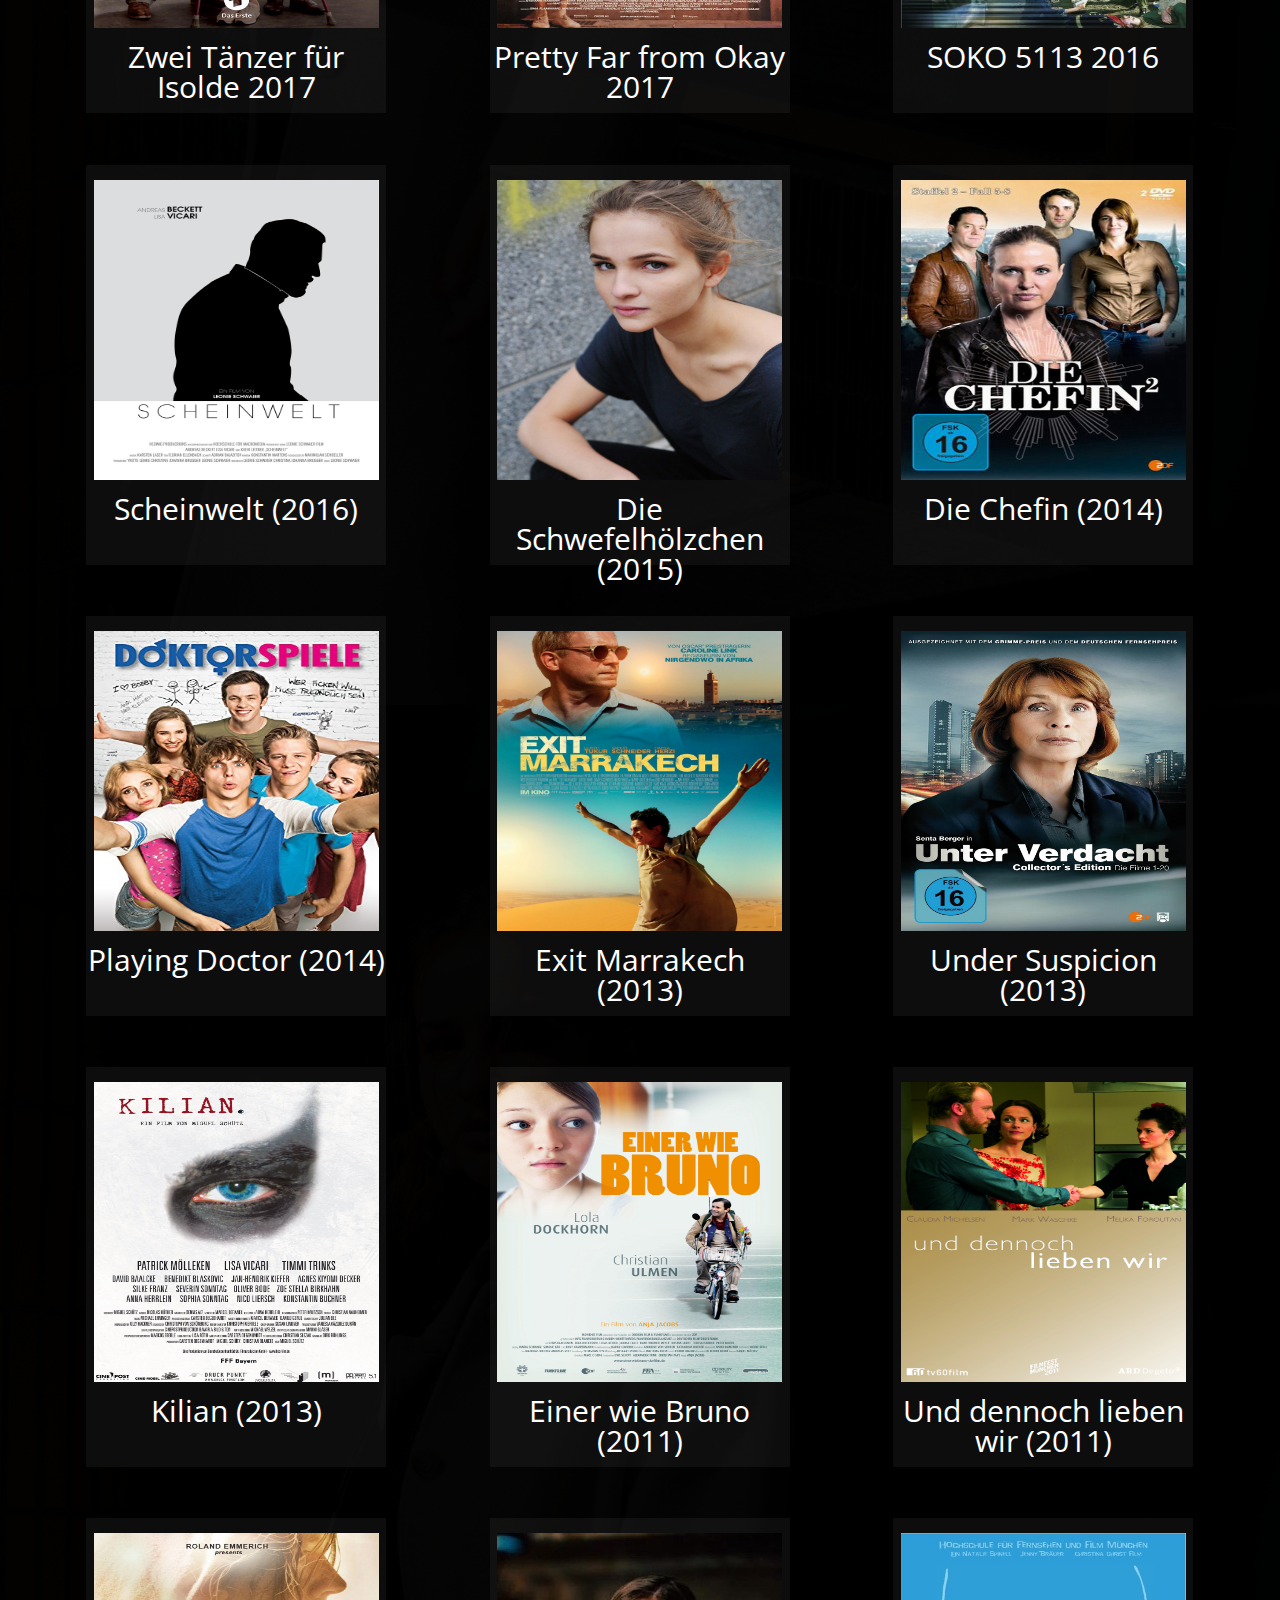
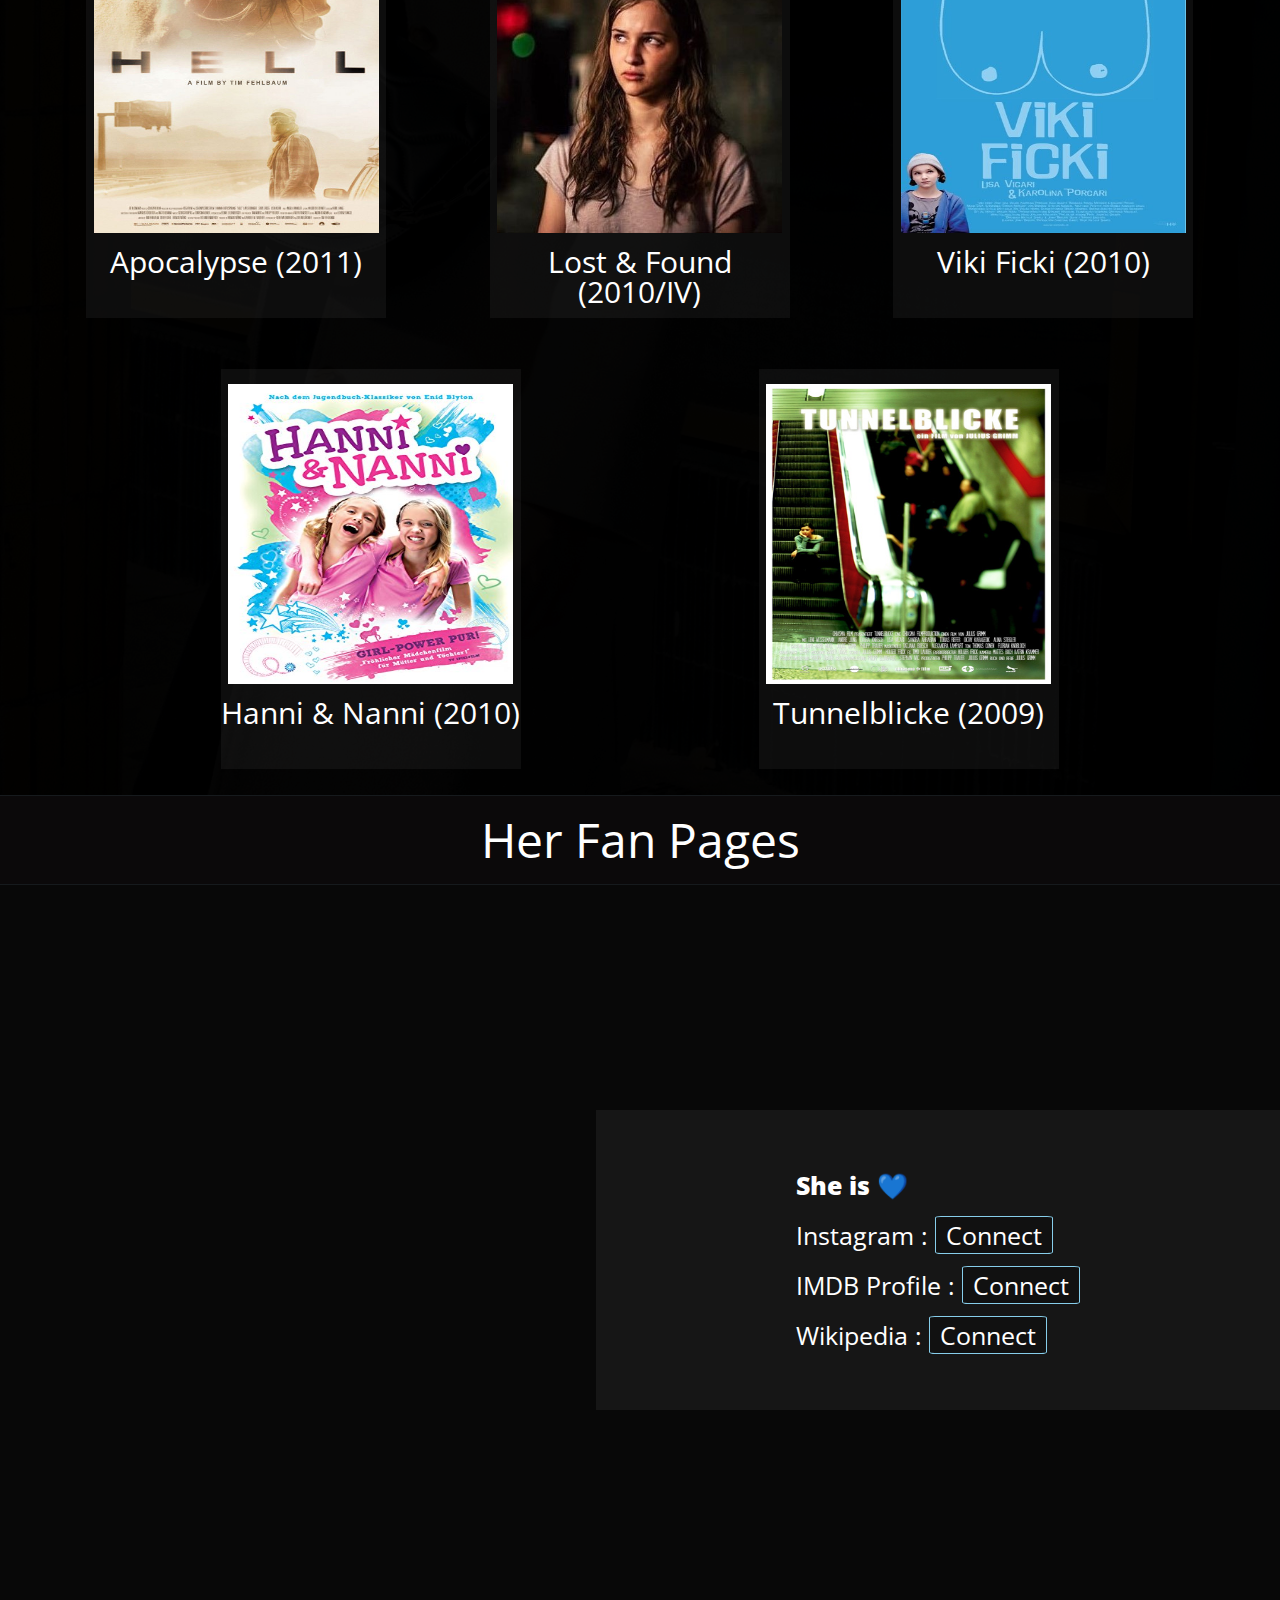
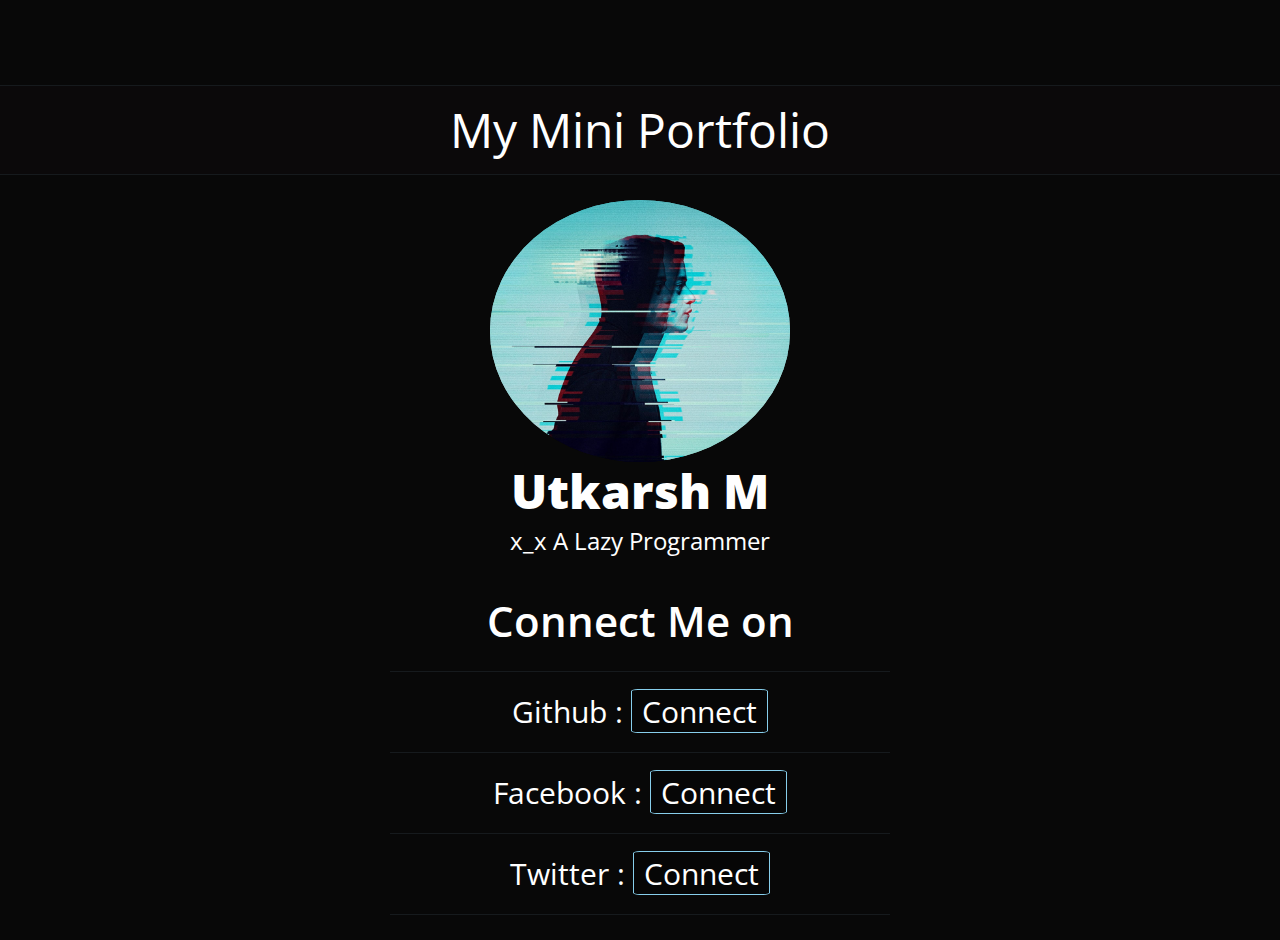
==== commit f87d7507: "date change" ====
--- a/index.html
+++ b/index.html
@@ -91,7 +91,7 @@
         </div>
         <div class="c2">
         <img src="work/2.jpg" alt="Dark" class="workimg">
-            <h1>Dark(2021)</h1></div>
+            <h1>Dark(2017-2020)</h1></div>
         <div class="c3">
             <img src="work/3.jpg" alt="Isi & Ossi " class="workimg">
             <h1>Isi & Ossi (2020)</h1>
--- a/styles.css
+++ b/styles.css
@@ -335,8 +335,8 @@
 }
 .myimg{
     background-image: url("me.jpg");
-    height:300px;
-    width:300px;
+    max-height:300px;
+    max-width:300px;
     border-radius: 50%;
     background-position: center;
     background-size: 100%;
@@ -411,6 +411,97 @@
     .ps1, .ps2, .ps3, .ps4{
         width:50%;
     }
+    .header1{
+        background-image: url("3418405.jpg");
+        width:100%;
+        background-size: 100%;
+        background-repeat: no-repeat;
+        display:flex;
+        align-items: flex-end;
+        justify-content: center;
+        font-size: 30px;
+        height:50vw;
+    }
+    .text1{
+        width:100%;
+        color: white;
+        background-color: rgb(36,36,35,0.8);
+        margin: 0%;
+        padding: 1vw;
+        font-size: 3vw;
+
+        text-align: center;
+    }
+    .text1 h1{
+        font-weight: 700;
+    }
+
+    /*For her footer*/
+
+    .foot1{
+        background-image: url("f1.jpg");
+        width:100%;
+        height: 50vw;
+        background-size: cover;
+        display:flex;
+        align-items: center;
+        justify-content: center;
+        background-repeat: no-repeat;
+        background-attachment: scroll;
+        background-position: center;
+        margin: 0%;
+        padding:0;
+    }
+    .left1f{
+        width:100%;
+        text-decoration:none;
+        font-size:3vw;
+        color: white;
+        background-color: rgb(36,36,35,0.5);
+        line-height: 7vw;
+        text-align: center;
+        margin: 0%;
+        padding:5% 0;
+    }
+    .myimg{
+        height:50vw;
+        width:50vw;
+    }
+    .mytxt h1{
+        padding-top: 3vw;
+        padding-bottom: 1vw;
+        font-size:8vw;
+        font-weight: 800;
+    }
+    .mytxt h2  {
+        font-size:7vw;
+        padding: 4vw 0;
+        font-weight: 600;
+        border-bottom: 1px solid #161a1d;
+    }
+    .mytxt h3{
+        font-size:4vw;
+        padding: 2vw 0;
+        line-height: 20px;
+    }
+    .mytxt p {
+        border-bottom:1vw solid #161a1d;
+        font-size: 5vw;
+        padding: 3vw 0;
+    }
+    /*titlesbars*/
+    .linkme{
+        font-size:8vw;
+    }
+    .linkher{
+        font-size:8vw;
+    }
+    .worhtitle{
+        font-size:8vw;
+    }
+    .Galleryt{
+        font-size:8vw;
+    }
 }
 @media(max-width:650px) {
     .ps1, .ps2, .ps3, .ps4{
